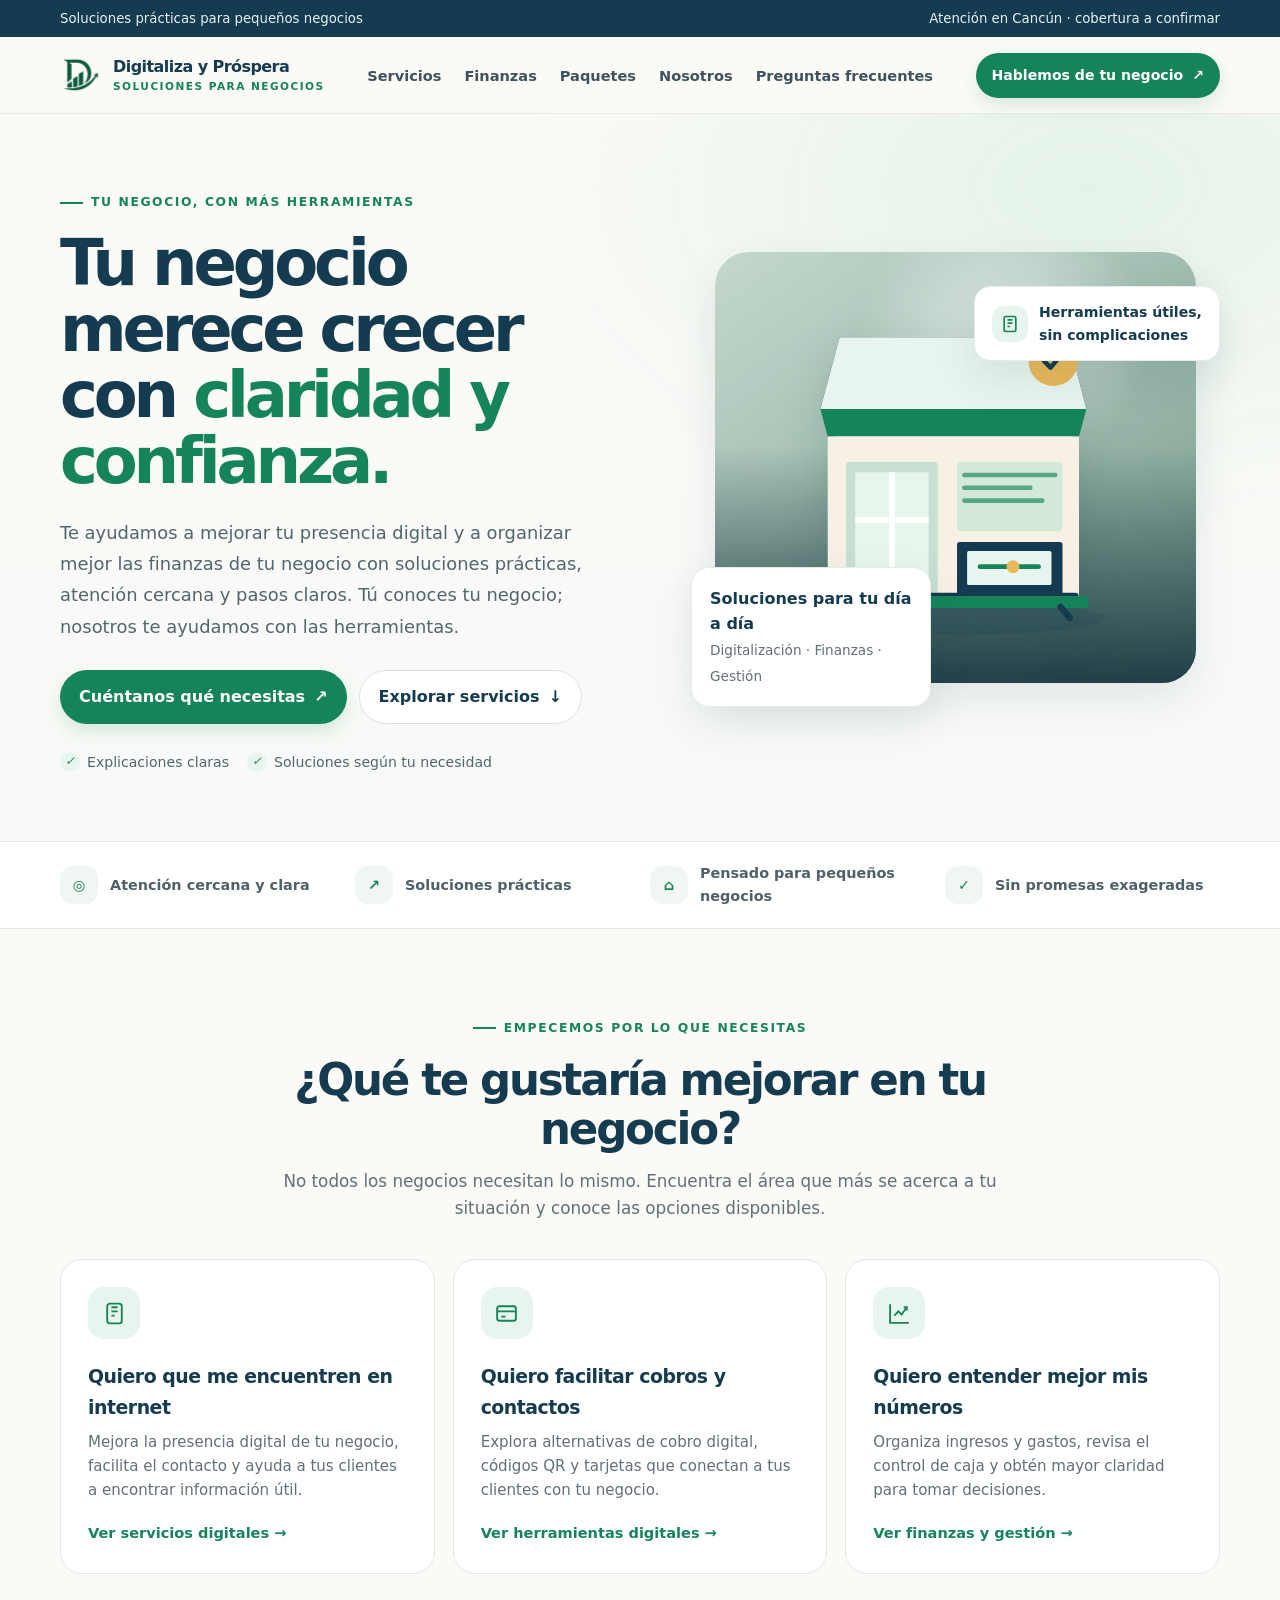
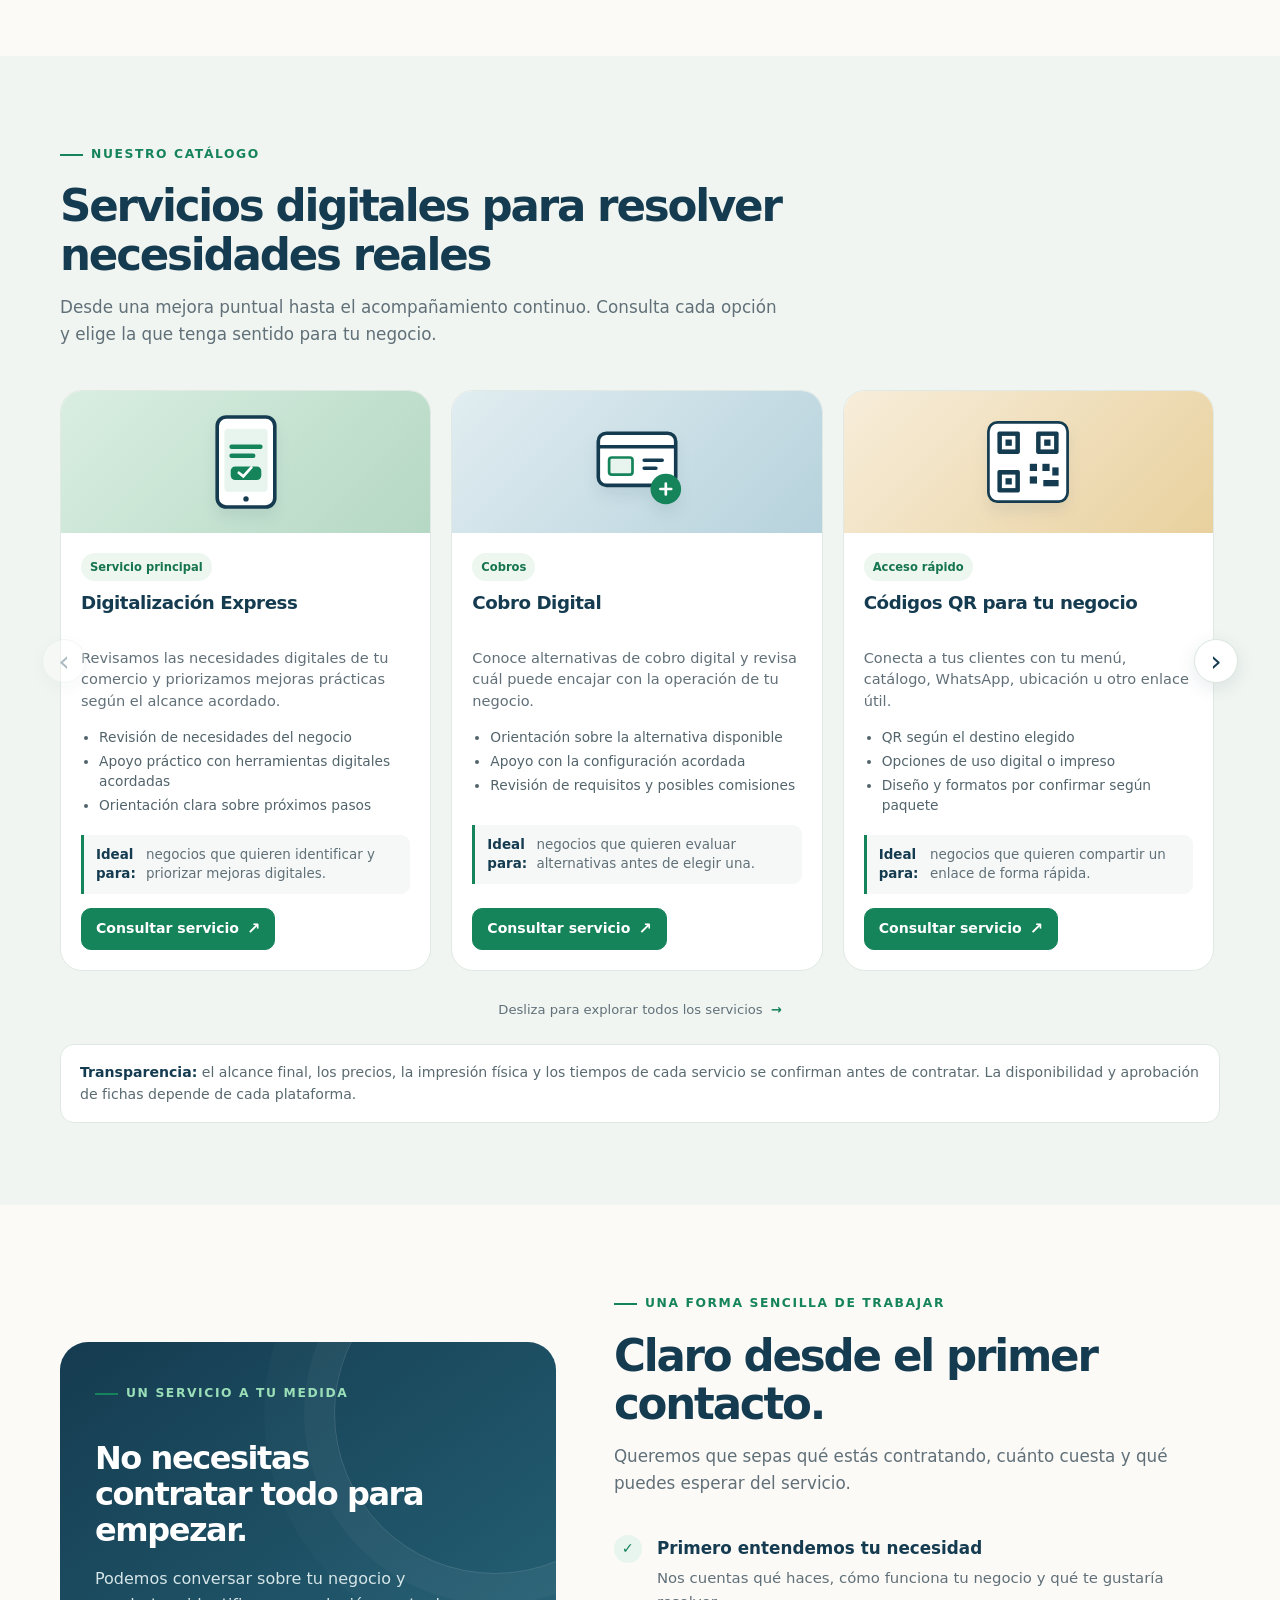
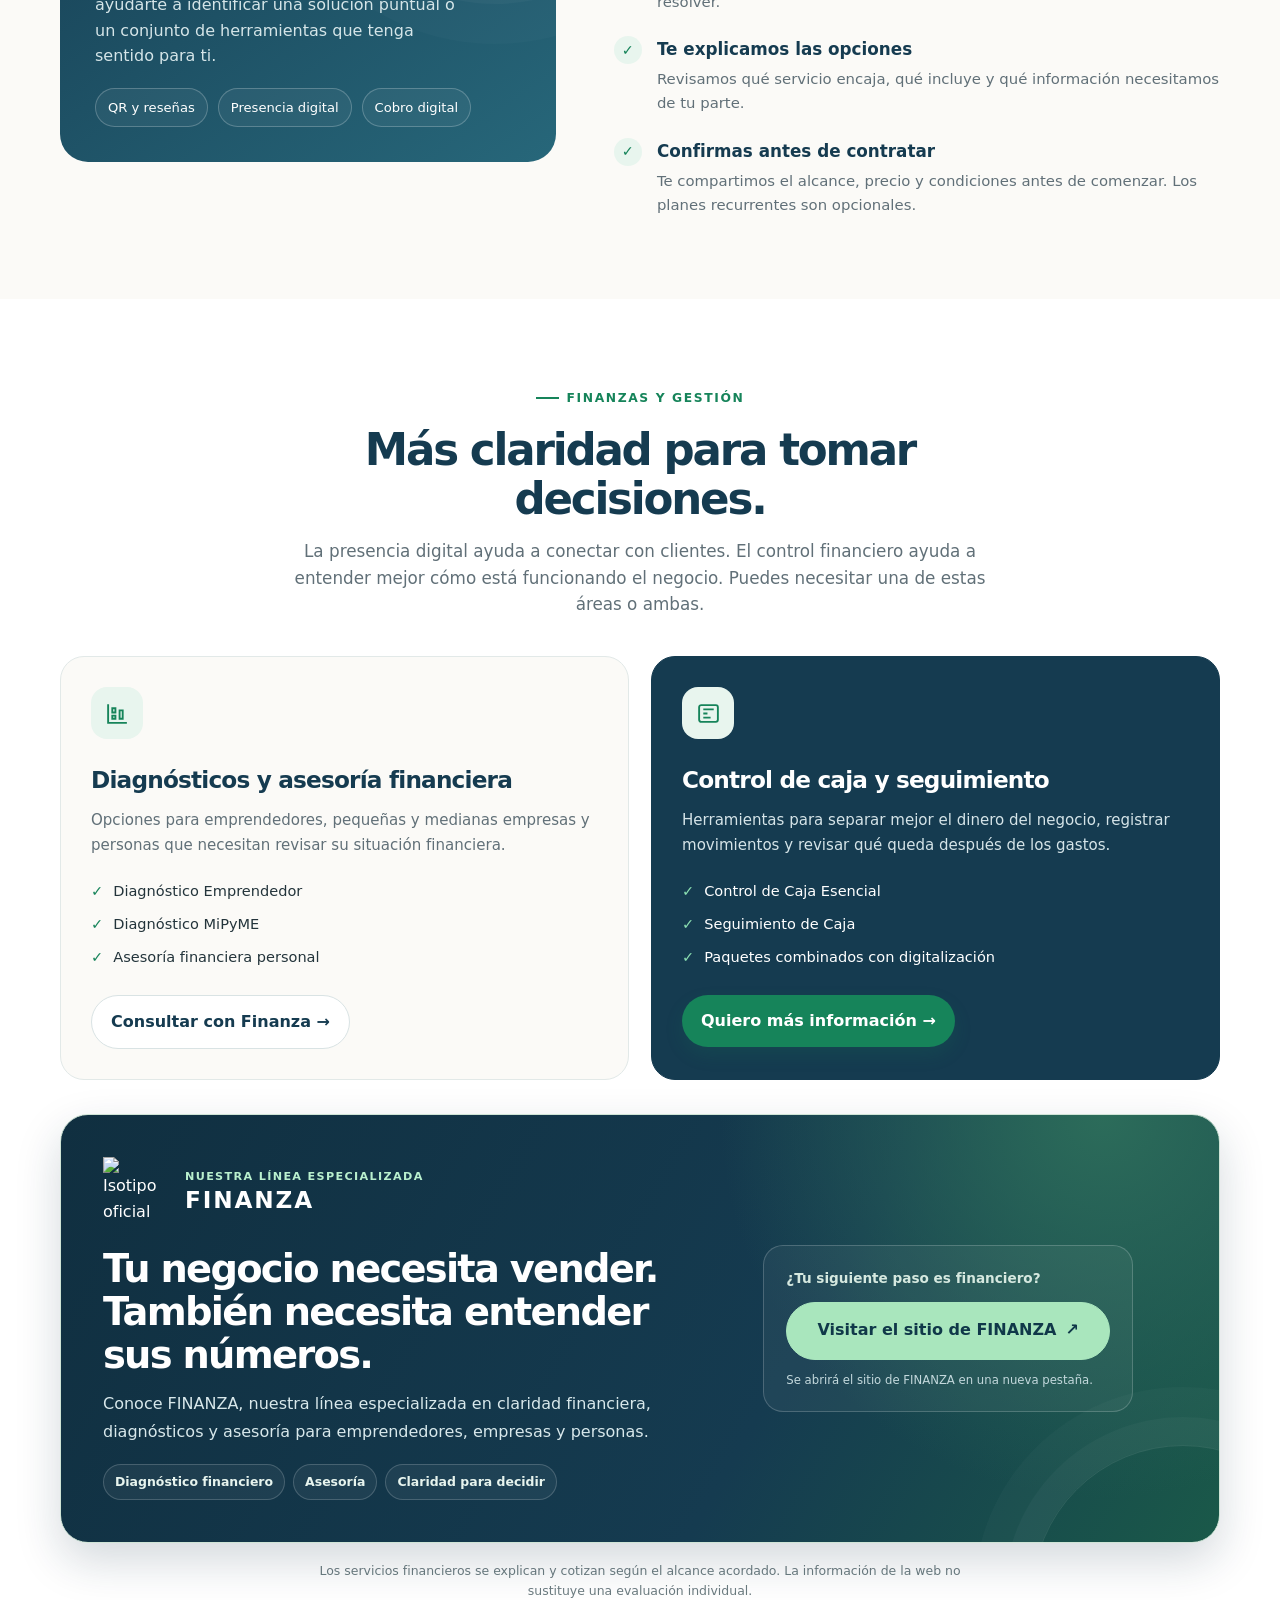
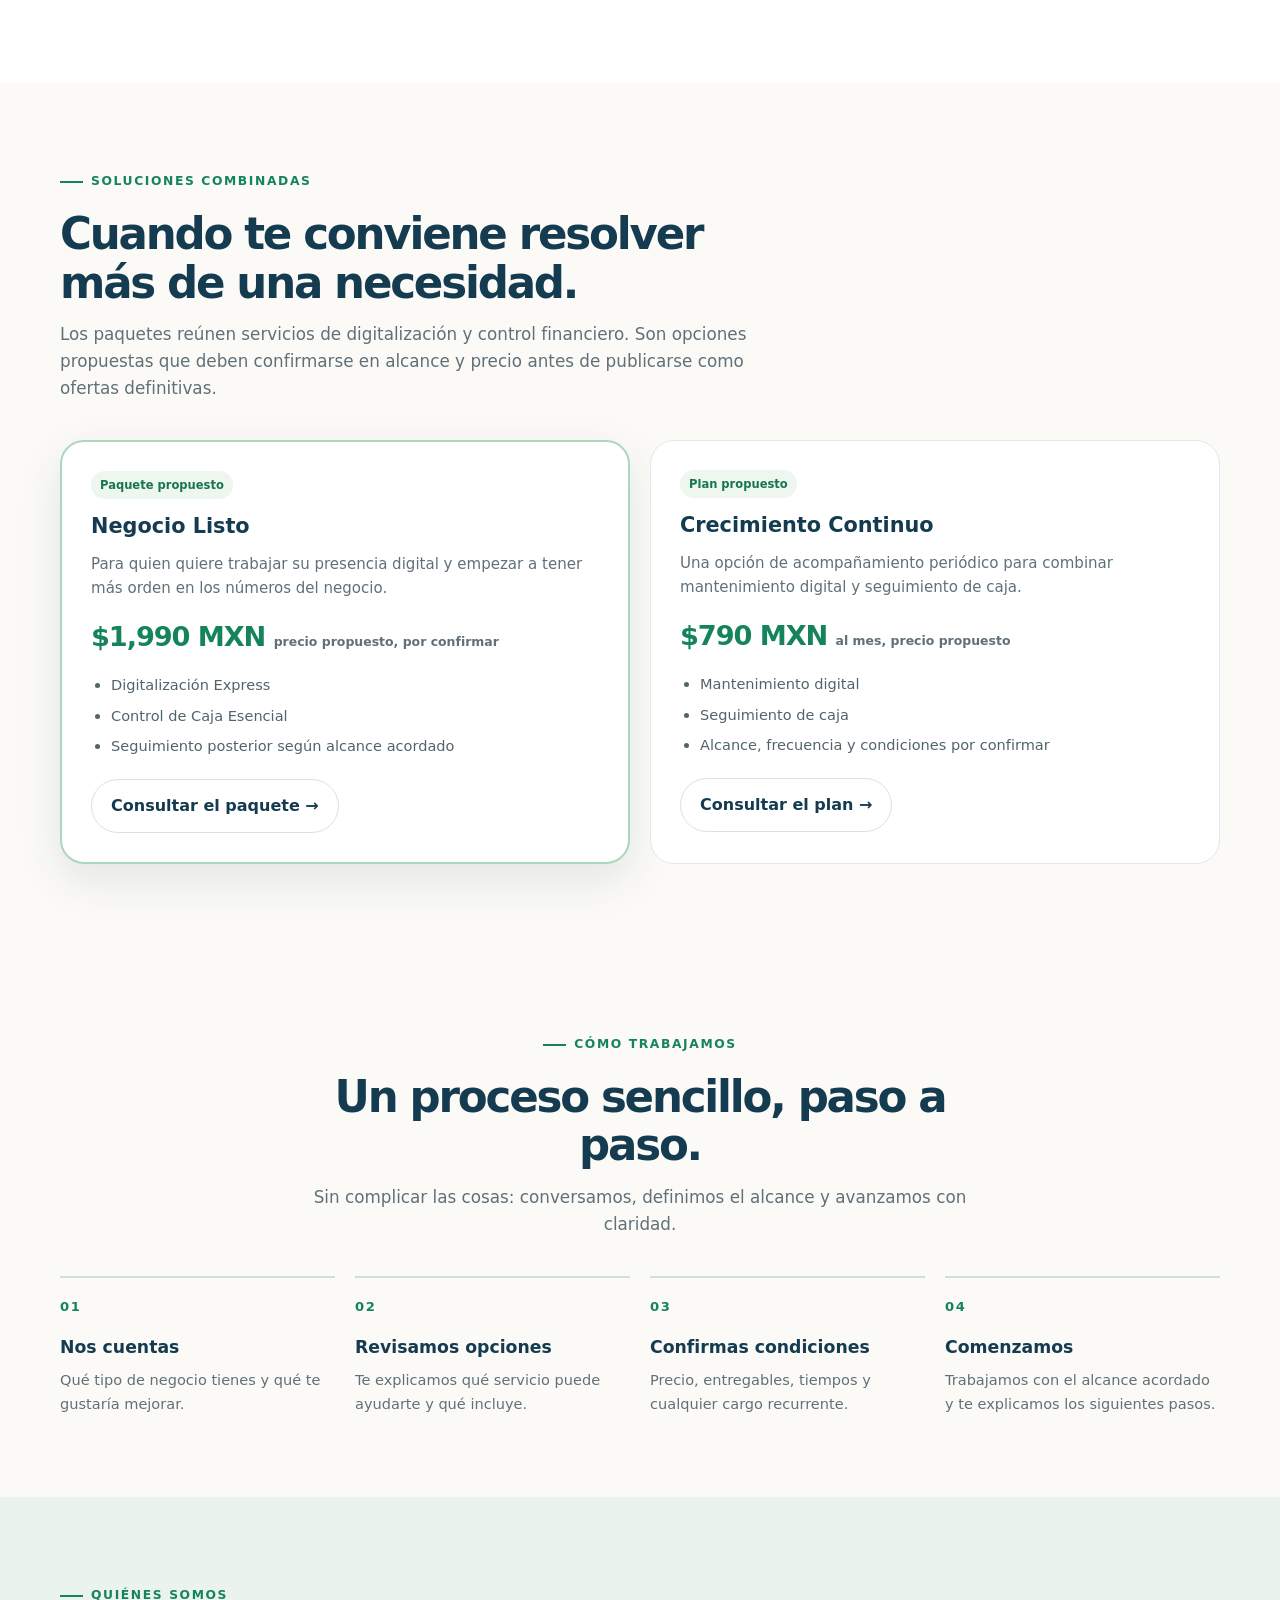
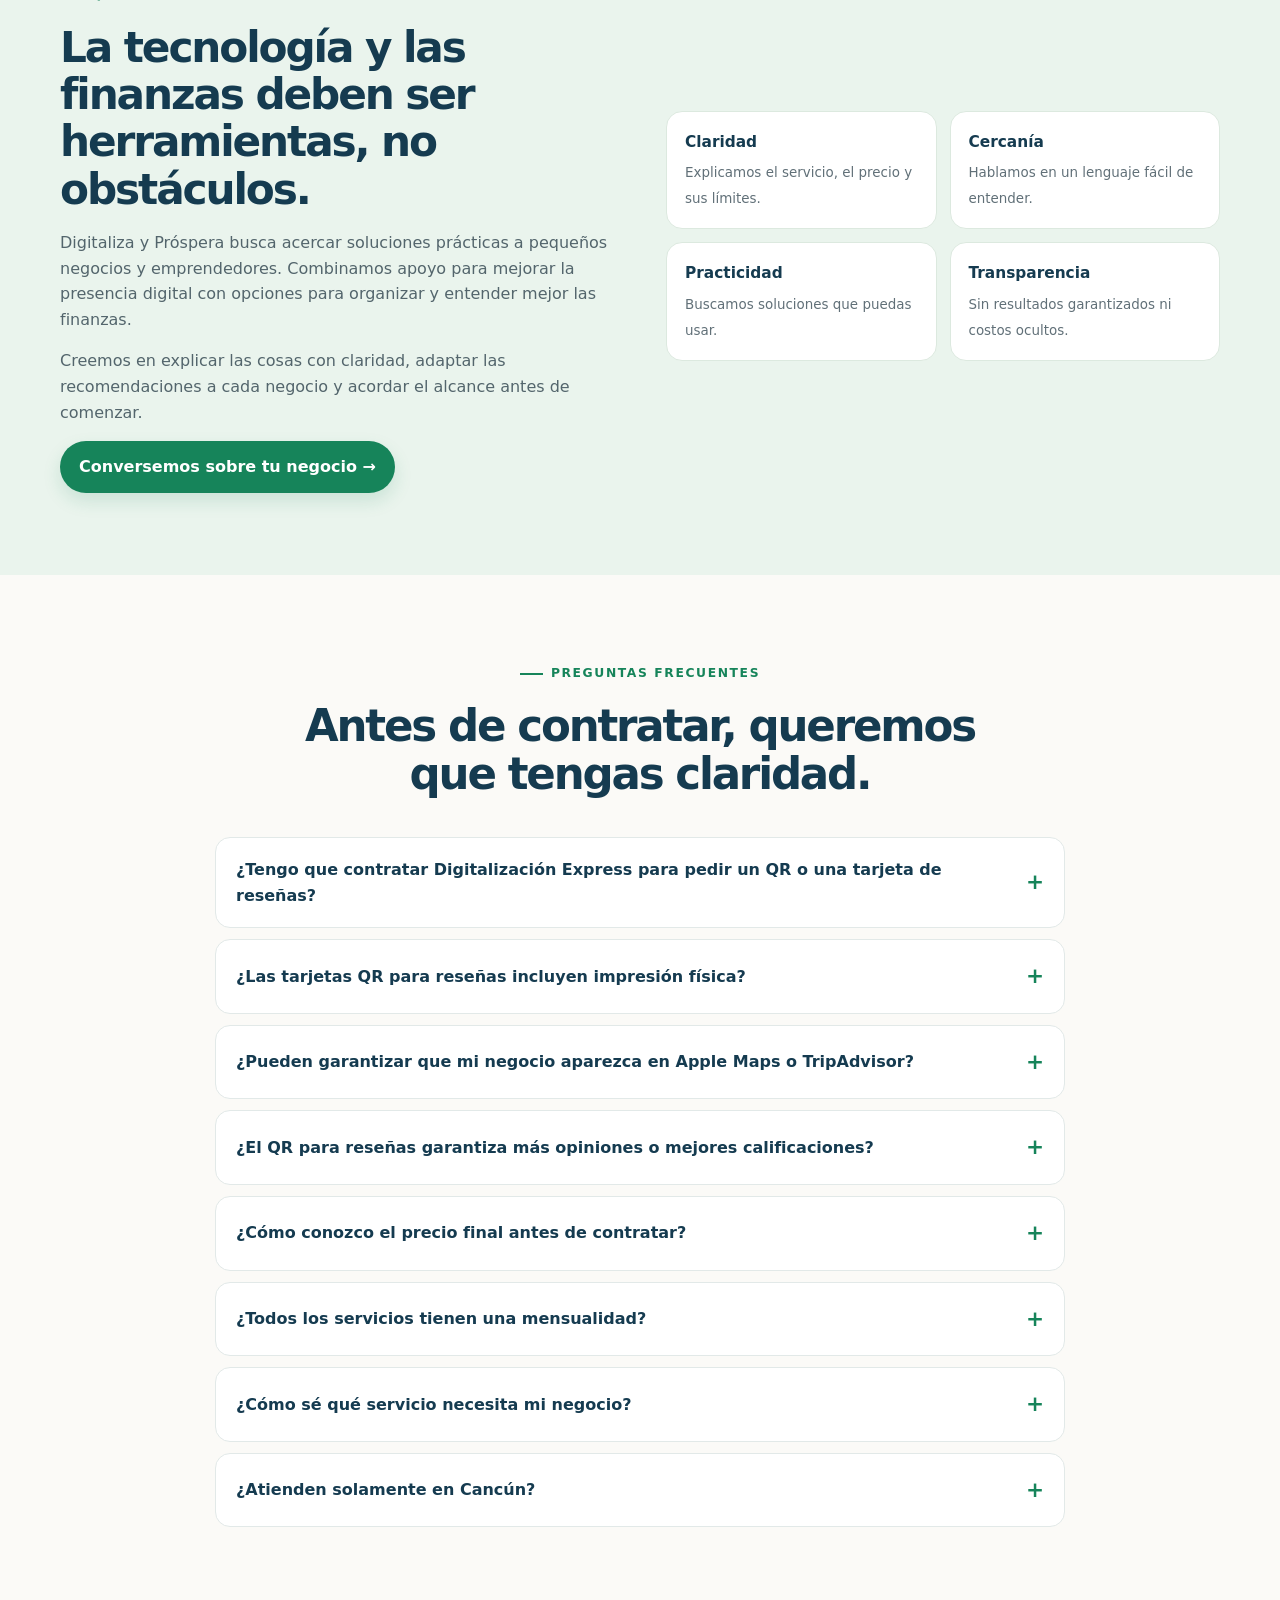
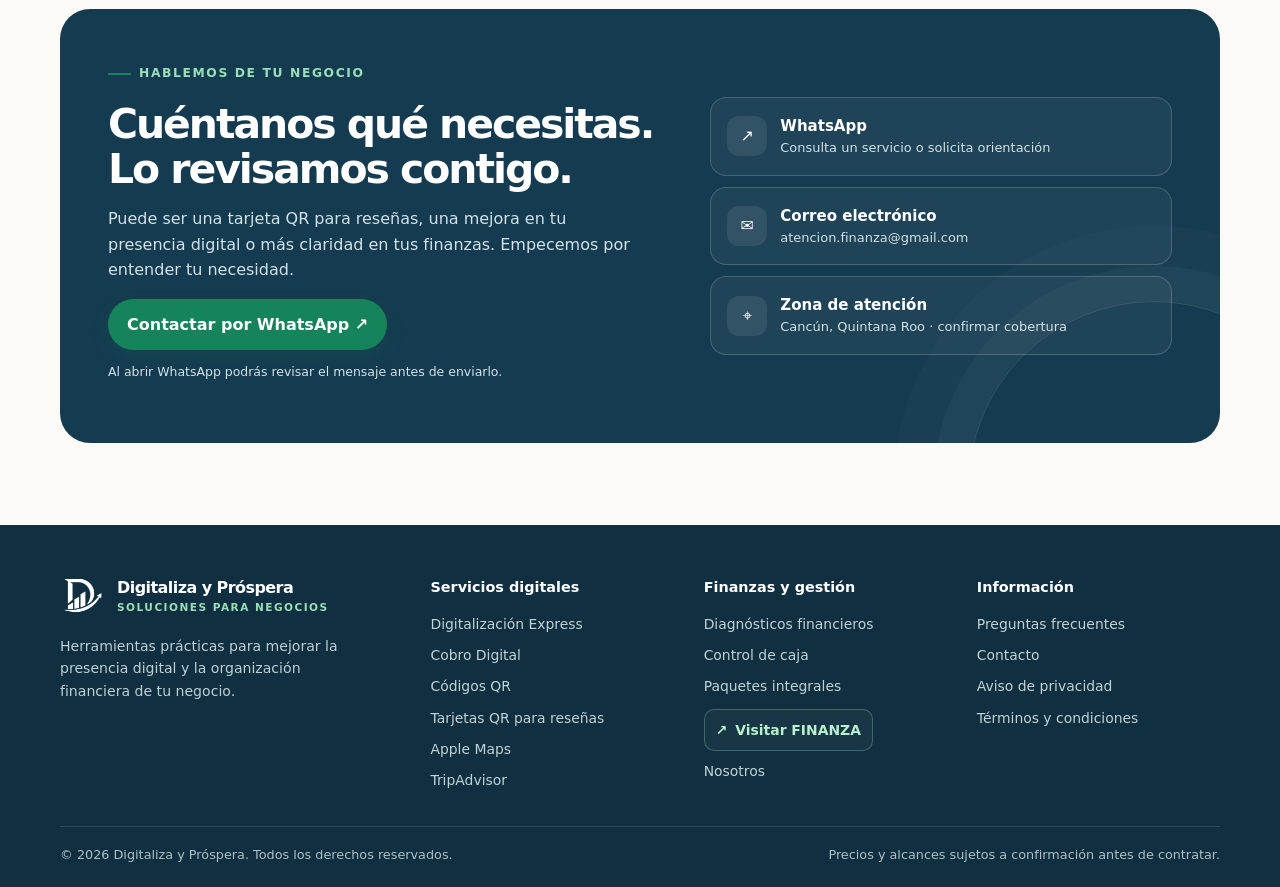
==== index.html @ 97920704 "Add files via upload" ====
<!doctype html>
<html lang="es">
<head>
<meta charset="utf-8" />
<meta name="viewport" content="width=device-width, initial-scale=1" />
<meta name="theme-color" content="#153b50" />
<meta name="color-scheme" content="light" />
<title>Digitaliza y Próspera | Soluciones para tu negocio</title>
<meta name="description" content="Soluciones prácticas para negocios en Cancún: digitalización, cobro digital, códigos QR, tarjetas para reseñas, presencia en mapas y orientación financiera." />
<meta property="og:type" content="website" />
<meta property="og:title" content="Digitaliza y Próspera | Soluciones para tu negocio" />
<meta property="og:description" content="Mejora la presencia digital y la organización de tu negocio con soluciones prácticas y atención clara." />
<meta property="og:locale" content="es_MX" />
<meta name="robots" content="index,follow" />
<link rel="icon" type="image/png" href="favicon.png" />
<link rel="stylesheet" href="styles.css" />
</head>
<body>
<div class="topbar"><div class="container"><span>Soluciones prácticas para pequeños negocios</span><span>Atención en Cancún · cobertura a confirmar</span></div></div>
<header class="nav-wrap"><nav class="container nav" aria-label="Navegación principal">
<a class="brand" href="#inicio" aria-label="Digitaliza y Próspera, inicio"><img class="brand-logo" src="logo-digitaliza-transparente.png" alt="" aria-hidden="true" /><span class="brand-name">Digitaliza y Próspera<small>Soluciones para negocios</small></span></a>
<button class="menu-btn" id="menuBtn" aria-label="Abrir menú" aria-expanded="false"><svg width="22" height="22" viewBox="0 0 24 24" fill="none" stroke="currentColor" stroke-width="2"><path d="M4 6h16M4 12h16M4 18h16"/></svg></button>
<div class="navlinks" id="navlinks"><a href="#servicios">Servicios</a><a href="#finanzas">Finanzas</a><a href="#paquetes">Paquetes</a><a href="#nosotros">Nosotros</a><a href="#preguntas">Preguntas frecuentes</a></div>
<a class="nav-cta whatsapp-link" href="#contacto">Hablemos de tu negocio <span>↗</span></a>
</nav></header>
<main>
<section class="hero" id="inicio"><div class="container hero-grid"><div>
<div class="eyebrow">Tu negocio, con más herramientas</div>
<h1>Tu negocio merece crecer con <span>claridad y confianza.</span></h1>
<p class="hero-copy">Te ayudamos a mejorar tu presencia digital y a organizar mejor las finanzas de tu negocio con soluciones prácticas, atención cercana y pasos claros. Tú conoces tu negocio; nosotros te ayudamos con las herramientas.</p>
<div class="hero-actions"><a class="btn whatsapp-link" href="#contacto">Cuéntanos qué necesitas <span>↗</span></a><a class="btn secondary" href="#servicios">Explorar servicios <span>↓</span></a></div>
<div class="micro-proof"><span><i class="check">✓</i> Explicaciones claras</span><span><i class="check">✓</i> Soluciones según tu necesidad</span></div>
</div><div class="hero-visual" aria-label="Ilustración de un pequeño negocio"><div class="hero-photo"><div class="photo-scene"><svg class="shop-illustration" viewBox="0 0 430 420" role="img" aria-label="Ilustración de una tienda de barrio"><ellipse cx="217" cy="374" rx="162" ry="18" fill="#153b50" opacity=".15"/><rect x="83" y="145" width="260" height="205" rx="9" fill="#fff9ed"/><path d="M68 146h290l-20-78H89z" fill="#153b50"/><path d="M68 146h290l-20-78H89z" fill="#e8f5ee"/><path d="M68 146h290l-8 30H76z" fill="#16845a"/><path d="M76 176h274v174H76z" fill="#f7f1e5"/><rect x="96" y="204" width="100" height="146" rx="3" fill="#c8e0d2"/><rect x="106" y="215" width="80" height="124" rx="2" fill="#e7f5ec"/><path d="M146 215v124M106 267h80" stroke="#fff" stroke-width="6"/><rect x="217" y="204" width="115" height="75" rx="4" fill="#d2e8d9"/><path d="M225 218h99M225 232h72M225 246h85" stroke="#16845a" stroke-width="5" stroke-linecap="round" opacity=".65"/><rect x="217" y="291" width="115" height="59" rx="3" fill="#153b50"/><rect x="228" y="301" width="92" height="37" rx="2" fill="#e8f5ee"/><path d="M242 318h64" stroke="#16845a" stroke-width="5" stroke-linecap="round"/><circle cx="278" cy="318" r="7" fill="#e9b85b"/><path d="M78 350h268" stroke="#153b50" stroke-width="7" stroke-linecap="round"/><path d="M60 350h300v13H60z" fill="#16845a"/><path d="M89 362l-10 12M330 362l10 12" stroke="#153b50" stroke-width="7" stroke-linecap="round"/><circle cx="322" cy="94" r="27" fill="#e9b85b"/><path d="M312 94l7 7 14-17" fill="none" stroke="#153b50" stroke-width="5" stroke-linecap="round" stroke-linejoin="round"/></svg></div></div><div class="floating-tag"><span class="tag-icon"><svg width="20" height="20" viewBox="0 0 24 24" fill="none" stroke="currentColor" stroke-width="2"><rect x="5" y="3" width="14" height="18" rx="2"/><path d="M9 7h6M9 11h6M9 15h3"/></svg></span><span>Herramientas útiles,<br>sin complicaciones</span></div><div class="hero-label"><b>Soluciones para tu día a día</b><small>Digitalización · Finanzas · Gestión</small></div></div></div></section>
<div class="trust-strip"><div class="container trust-grid"><div class="trust-item"><span class="symbol">◎</span> Atención cercana y clara</div><div class="trust-item"><span class="symbol">↗</span> Soluciones prácticas</div><div class="trust-item"><span class="symbol">⌂</span> Pensado para pequeños negocios</div><div class="trust-item"><span class="symbol">✓</span> Sin promesas exageradas</div></div></div>
<section id="orientacion"><div class="container"><div class="section-head center"><div class="eyebrow">Empecemos por lo que necesitas</div><h2>¿Qué te gustaría mejorar en tu negocio?</h2><p>No todos los negocios necesitan lo mismo. Encuentra el área que más se acerca a tu situación y conoce las opciones disponibles.</p></div><div class="need-grid">
<article class="need-card"><div class="iconbox"><svg viewBox="0 0 24 24" fill="none" stroke="currentColor" stroke-width="1.8"><rect x="5" y="2.5" width="14" height="19" rx="2.5"/><path d="M9 6h6M9 10h6M9 14h3"/></svg></div><h3>Quiero que me encuentren en internet</h3><p>Mejora la presencia digital de tu negocio, facilita el contacto y ayuda a tus clientes a encontrar información útil.</p><a class="text-link" href="#digitalizacion">Ver servicios digitales →</a></article>
<article class="need-card"><div class="iconbox"><svg viewBox="0 0 24 24" fill="none" stroke="currentColor" stroke-width="1.8"><rect x="3" y="5" width="18" height="14" rx="2"/><path d="M3 10h18M7 15h4"/></svg></div><h3>Quiero facilitar cobros y contactos</h3><p>Explora alternativas de cobro digital, códigos QR y tarjetas que conectan a tus clientes con tu negocio.</p><a class="text-link" href="#digitalizacion">Ver herramientas digitales →</a></article>
<article class="need-card"><div class="iconbox"><svg viewBox="0 0 24 24" fill="none" stroke="currentColor" stroke-width="1.8"><path d="M3 3v18h18"/><path d="m7 14 4-4 3 3 5-7"/><path d="M16 6h3v3"/></svg></div><h3>Quiero entender mejor mis números</h3><p>Organiza ingresos y gastos, revisa el control de caja y obtén mayor claridad para tomar decisiones.</p><a class="text-link" href="#finanzas">Ver finanzas y gestión →</a></article>
</div></div></section>
<section class="catalog-section" id="servicios"><div class="container"><div class="section-head"><div class="eyebrow">Nuestro catálogo</div><h2>Servicios digitales para resolver necesidades reales</h2><p>Desde una mejora puntual hasta el acompañamiento continuo. Consulta cada opción y elige la que tenga sentido para tu negocio.</p></div>
<div class="catalog-carousel" role="region" aria-roledescription="carrusel" aria-label="Catálogo de servicios digitales"><button class="carousel-control prev" type="button" aria-label="Ver servicios anteriores" data-carousel-prev="digitalizacion">‹</button><div class="catalog-grid" id="digitalizacion" tabindex="0" role="list" aria-label="Servicios digitales; usa las flechas o desliza para recorrer las tarjetas">
<article class="service-card" role="listitem"><div class="service-art"><svg viewBox="0 0 120 120"><rect x="28" y="10" width="64" height="100" rx="10" fill="#fff" stroke="#153b50" stroke-width="4"/><rect x="36" y="23" width="48" height="70" rx="4" fill="#e8f5ee"/><circle cx="60" cy="101" r="3" fill="#153b50"/><path d="M44 43h32M44 53h24" stroke="#16845a" stroke-width="5" stroke-linecap="round"/><rect x="43" y="65" width="34" height="15" rx="5" fill="#16845a"/><path d="m52 72 5 4 9-10" fill="none" stroke="#fff" stroke-width="3" stroke-linecap="round"/></svg></div><div class="service-body"><span class="pill">Servicio principal</span><h3>Digitalización Express</h3><p>Revisamos las necesidades digitales de tu comercio y priorizamos mejoras prácticas según el alcance acordado.</p><ul><li>Revisión de necesidades del negocio</li><li>Apoyo práctico con herramientas digitales acordadas</li><li>Orientación clara sobre próximos pasos</li></ul><p class="service-fit"><b>Ideal para:</b> negocios que quieren identificar y priorizar mejoras digitales.</p><a class="text-link service-cta" href="#contacto" data-service="Digitalización Express">Consultar servicio</a></div></article>
<article class="service-card" id="cobro-digital"><div class="service-art blue"><svg viewBox="0 0 120 120"><rect x="17" y="28" width="86" height="58" rx="9" fill="#fff" stroke="#153b50" stroke-width="4"/><path d="M18 43h84" stroke="#153b50" stroke-width="4"/><rect x="29" y="55" width="26" height="19" rx="3" fill="#e8f5ee" stroke="#16845a" stroke-width="3"/><path d="M68 58h20M68 67h13" stroke="#153b50" stroke-width="4" stroke-linecap="round"/><circle cx="92" cy="90" r="17" fill="#16845a"/><path d="M86 90h12M92 84v12" stroke="#fff" stroke-width="3" stroke-linecap="round"/></svg></div><div class="service-body"><span class="pill">Cobros</span><h3>Cobro Digital</h3><p>Conoce alternativas de cobro digital y revisa cuál puede encajar con la operación de tu negocio.</p><ul><li>Orientación sobre la alternativa disponible</li><li>Apoyo con la configuración acordada</li><li>Revisión de requisitos y posibles comisiones</li></ul><p class="service-fit"><b>Ideal para:</b> negocios que quieren evaluar alternativas antes de elegir una.</p><a class="text-link service-cta" href="#contacto" data-service="Cobro Digital">Consultar servicio</a></div></article>
<article class="service-card" id="codigos-qr"><div class="service-art gold"><svg viewBox="0 0 120 120"><rect x="16" y="16" width="88" height="88" rx="10" fill="#fff" stroke="#153b50" stroke-width="3"/><g fill="#153b50"><rect x="26" y="26" width="25" height="25" rx="2"/><rect x="31" y="31" width="15" height="15" fill="#fff"/><rect x="35" y="35" width="7" height="7"/><rect x="69" y="26" width="25" height="25" rx="2"/><rect x="74" y="31" width="15" height="15" fill="#fff"/><rect x="78" y="35" width="7" height="7"/><rect x="26" y="69" width="25" height="25" rx="2"/><rect x="31" y="74" width="15" height="15" fill="#fff"/><rect x="35" y="78" width="7" height="7"/><rect x="62" y="62" width="8" height="8"/><rect x="76" y="62" width="8" height="8"/><rect x="62" y="76" width="8" height="8"/><rect x="77" y="80" width="17" height="7"/><rect x="87" y="66" width="7" height="9"/></g></svg></div><div class="service-body"><span class="pill">Acceso rápido</span><h3>Códigos QR para tu negocio</h3><p>Conecta a tus clientes con tu menú, catálogo, WhatsApp, ubicación u otro enlace útil.</p><ul><li>QR según el destino elegido</li><li>Opciones de uso digital o impreso</li><li>Diseño y formatos por confirmar según paquete</li></ul><p class="service-fit"><b>Ideal para:</b> negocios que quieren compartir un enlace de forma rápida.</p><a class="text-link service-cta" href="#contacto" data-service="Códigos QR para negocios">Consultar servicio</a></div></article>
<article class="service-card" id="qr-resenas"><div class="service-art lilac"><svg viewBox="0 0 120 120"><rect x="24" y="12" width="72" height="96" rx="8" fill="#fff" stroke="#153b50" stroke-width="3"/><rect x="32" y="21" width="56" height="14" rx="3" fill="#e8f5ee"/><path d="m60 42 5 10 11 2-8 8 2 11-10-5-10 5 2-11-8-8 11-2z" fill="#e9b85b"/><rect x="43" y="80" width="34" height="18" rx="2" fill="#fff" stroke="#153b50" stroke-width="2"/><path d="M47 84h8v8h-8zM62 84h11v3H62zM62 90h7v4h-7z" fill="#153b50"/></svg></div><div class="service-body"><span class="pill">Opiniones de clientes</span><h3>Tarjetas QR para reseñas de Google</h3><p>Facilita el acceso a tu perfil de Google para que tus clientes puedan dejar una opinión honesta.</p><ul><li>Enlace al espacio de reseñas del negocio</li><li>Diseño del QR según alcance contratado</li><li>Impresión y entrega física por confirmar</li></ul><p class="service-fit"><b>Ideal para:</b> negocios con ficha de Google y clientes que pueden compartir su experiencia.</p><a class="text-link service-cta" href="#contacto" data-service="Tarjetas QR para reseñas de Google">Consultar servicio</a></div></article>
<article class="service-card" id="apple-maps"><div class="service-art blue"><svg viewBox="0 0 120 120"><path d="M60 105s35-33 35-59a35 35 0 1 0-70 0c0 26 35 59 35 59z" fill="#fff" stroke="#153b50" stroke-width="4"/><circle cx="60" cy="46" r="21" fill="#e8f5ee"/><path d="m48 54 8-21 7 15 9-7-6 21-7-10z" fill="#16845a" stroke="#153b50" stroke-width="2" stroke-linejoin="round"/></svg></div><div class="service-body"><span class="pill">Presencia local</span><h3>Presencia en Apple Maps</h3><p>Revisamos los datos de tu establecimiento y te orientamos sobre cómo gestionar su presencia en Apple Maps.</p><ul><li>Revisión de información del establecimiento</li><li>Orientación sobre el proceso de alta o actualización</li><li>La aprobación depende de la plataforma</li></ul><p class="service-fit"><b>Ideal para:</b> establecimientos que necesitan revisar cómo aparecen en mapas.</p><a class="text-link service-cta" href="#contacto" data-service="Presencia en Apple Maps">Consultar servicio</a></div></article>
<article class="service-card" id="tripadvisor"><div class="service-art coral"><svg viewBox="0 0 120 120"><path d="M15 53c13-23 29-31 45-31s32 8 45 31" fill="none" stroke="#153b50" stroke-width="4" stroke-linecap="round"/><path d="M22 48 11 39M98 48l11-9" stroke="#153b50" stroke-width="4" stroke-linecap="round"/><circle cx="41" cy="63" r="22" fill="#fff" stroke="#153b50" stroke-width="3"/><circle cx="79" cy="63" r="22" fill="#fff" stroke="#153b50" stroke-width="3"/><circle cx="41" cy="63" r="10" fill="#16845a"/><circle cx="79" cy="63" r="10" fill="#16845a"/><circle cx="41" cy="63" r="4" fill="#153b50"/><circle cx="79" cy="63" r="4" fill="#153b50"/><path d="M51 91h18" stroke="#153b50" stroke-width="4" stroke-linecap="round"/></svg></div><div class="service-body"><span class="pill">Turismo y reputación</span><h3>Presencia en TripAdvisor</h3><p>Revisamos si TripAdvisor es adecuado para tu establecimiento y te orientamos sobre los requisitos.</p><ul><li>Orientación sobre requisitos y datos</li><li>Apoyo de configuración según elegibilidad</li><li>Alta y aprobación sujetas a TripAdvisor</li></ul><p class="service-fit"><b>Ideal para:</b> negocios turísticos o gastronómicos elegibles para la plataforma.</p><a class="text-link service-cta" href="#contacto" data-service="Presencia en TripAdvisor">Consultar servicio</a></div></article>
<article class="service-card" role="listitem"><div class="service-art gold"><svg viewBox="0 0 120 120"><rect x="24" y="17" width="72" height="86" rx="7" fill="#fff" stroke="#153b50" stroke-width="3"/><rect x="34" y="29" width="52" height="29" rx="3" fill="#e8f5ee"/><path d="M40 42h40M40 49h25" stroke="#16845a" stroke-width="3" stroke-linecap="round"/><path d="M36 72h48M36 82h34" stroke="#153b50" stroke-width="4" stroke-linecap="round"/><circle cx="82" cy="83" r="13" fill="#e9b85b"/><path d="m76 83 4 4 8-9" fill="none" stroke="#153b50" stroke-width="3" stroke-linecap="round"/></svg></div><div class="service-body"><span class="pill">Diseño y comunicación</span><h3>Diseño de logotipo y videos</h3><p>Recursos visuales para presentar tu negocio y comunicar mejor lo que ofreces.</p><ul><li>Opciones de diseño según el alcance</li><li>Contenido para canales acordados</li><li>Entregables y revisiones por cotizar</li></ul><p class="service-fit"><b>Ideal para:</b> negocios que necesitan comunicar mejor su oferta visualmente.</p><a class="text-link service-cta" href="#contacto" data-service="Diseño de logotipo y videos">Consultar servicio</a></div></article>
<article class="service-card" role="listitem"><div class="service-art"><svg viewBox="0 0 120 120"><rect x="17" y="20" width="86" height="65" rx="6" fill="#fff" stroke="#153b50" stroke-width="4"/><rect x="25" y="28" width="70" height="49" rx="3" fill="#e8f5ee"/><path d="M60 85v13M42 99h36" stroke="#153b50" stroke-width="4" stroke-linecap="round"/><path d="m36 60 12-12 11 8 18-18" fill="none" stroke="#16845a" stroke-width="5" stroke-linecap="round" stroke-linejoin="round"/><circle cx="77" cy="38" r="5" fill="#e9b85b"/></svg></div><div class="service-body"><span class="pill">Acompañamiento</span><h3>Mantenimiento digital</h3><p>Acompañamiento periódico para revisar los elementos digitales incluidos en el plan acordado.</p><ul><li>Alcance y frecuencia definidos de antemano</li><li>Plan mensual opcional</li><li>Condiciones claras antes de contratar</li></ul><p class="service-fit"><b>Ideal para:</b> negocios que desean apoyo recurrente y alcance definido.</p><a class="text-link service-cta" href="#contacto" data-service="Mantenimiento digital">Consultar servicio</a></div></article>
</div><button class="carousel-control next" type="button" aria-label="Ver más servicios" data-carousel-next="digitalizacion">›</button></div><div class="carousel-status" aria-live="polite">Desliza para explorar todos los servicios <span aria-hidden="true">→</span></div><div class="catalog-note"><b>Transparencia:</b> el alcance final, los precios, la impresión física y los tiempos de cada servicio se confirman antes de contratar. La disponibilidad y aprobación de fichas depende de cada plataforma.</div>
</div></section>
<section><div class="container feature-row"><div class="feature-panel"><div><span class="eyebrow" style="color:#9bdfb9">Un servicio a tu medida</span><h3>No necesitas contratar todo para empezar.</h3><p>Podemos conversar sobre tu negocio y ayudarte a identificar una solución puntual o un conjunto de herramientas que tenga sentido para ti.</p></div><div class="feature-mini"><span>QR y reseñas</span><span>Presencia digital</span><span>Cobro digital</span></div></div><div><div class="section-head"><div class="eyebrow">Una forma sencilla de trabajar</div><h2>Claro desde el primer contacto.</h2><p>Queremos que sepas qué estás contratando, cuánto cuesta y qué puedes esperar del servicio.</p></div><div class="benefit-list"><div class="benefit"><span class="check">✓</span><div><h3>Primero entendemos tu necesidad</h3><p>Nos cuentas qué haces, cómo funciona tu negocio y qué te gustaría resolver.</p></div></div><div class="benefit"><span class="check">✓</span><div><h3>Te explicamos las opciones</h3><p>Revisamos qué servicio encaja, qué incluye y qué información necesitamos de tu parte.</p></div></div><div class="benefit"><span class="check">✓</span><div><h3>Confirmas antes de contratar</h3><p>Te compartimos el alcance, precio y condiciones antes de comenzar. Los planes recurrentes son opcionales.</p></div></div></div></div></div></section>
<section class="finance-section" id="finanzas"><div class="container"><div class="section-head center"><div class="eyebrow">Finanzas y gestión</div><h2>Más claridad para tomar decisiones.</h2><p>La presencia digital ayuda a conectar con clientes. El control financiero ayuda a entender mejor cómo está funcionando el negocio. Puedes necesitar una de estas áreas o ambas.</p></div><div class="finance-grid"><article class="finance-card"><div class="iconbox"><svg viewBox="0 0 24 24" fill="none" stroke="currentColor" stroke-width="1.8"><path d="M3 3v18h18"/><path d="M7 14h3v3H7zM14 9h3v8h-3zM7 7h3v4H7z"/></svg></div><h3>Diagnósticos y asesoría financiera</h3><p>Opciones para emprendedores, pequeñas y medianas empresas y personas que necesitan revisar su situación financiera.</p><div class="finance-items"><span>Diagnóstico Emprendedor</span><span>Diagnóstico MiPyME</span><span>Asesoría financiera personal</span></div><a class="btn secondary" href="#contacto" data-service="Servicios de diagnóstico y asesoría financiera">Consultar con Finanza →</a></article><article class="finance-card dark"><div class="iconbox"><svg viewBox="0 0 24 24" fill="none" stroke="currentColor" stroke-width="1.8"><rect x="3" y="4" width="18" height="16" rx="2"/><path d="M7 8h10M7 12h4M7 16h7"/></svg></div><h3>Control de caja y seguimiento</h3><p>Herramientas para separar mejor el dinero del negocio, registrar movimientos y revisar qué queda después de los gastos.</p><div class="finance-items"><span>Control de Caja Esencial</span><span>Seguimiento de Caja</span><span>Paquetes combinados con digitalización</span></div><a class="btn" href="#contacto" data-service="Control de caja y seguimiento">Quiero más información →</a></article></div><div class="finanza-feature" aria-labelledby="finanza-feature-title"><div class="finanza-feature-content"><div class="finanza-feature-copy"><div class="finanza-brand-lockup"><img src="logos-finanza/isotipo-finanza.svg" alt="Isotipo oficial de FINANZA" class="finanza-logo"><div><span class="finanza-feature-kicker">NUESTRA LÍNEA ESPECIALIZADA</span><strong class="finanza-wordmark">FINANZA</strong></div></div><h3 id="finanza-feature-title">Tu negocio necesita vender. También necesita entender sus números.</h3><p>Conoce FINANZA, nuestra línea especializada en claridad financiera, diagnósticos y asesoría para emprendedores, empresas y personas.</p><div class="finanza-feature-tags"><span>Diagnóstico financiero</span><span>Asesoría</span><span>Claridad para decidir</span></div></div><div class="finanza-feature-action"><span class="finanza-feature-note">¿Tu siguiente paso es financiero?</span><a class="btn finanza-feature-btn" href="https://pmaza-hub.github.io/web-Finanza/" target="_blank" rel="noopener noreferrer">Visitar el sitio de FINANZA <span aria-hidden="true">↗</span></a><small>Se abrirá el sitio de FINANZA en una nueva pestaña.</small></div></div></div><p class="notice" style="color:#6c7c80;margin:18px auto 0;text-align:center">Los servicios financieros se explican y cotizan según el alcance acordado. La información de la web no sustituye una evaluación individual.</p></div></section>
<section id="paquetes"><div class="container"><div class="section-head"><div class="eyebrow">Soluciones combinadas</div><h2>Cuando te conviene resolver más de una necesidad.</h2><p>Los paquetes reúnen servicios de digitalización y control financiero. Son opciones propuestas que deben confirmarse en alcance y precio antes de publicarse como ofertas definitivas.</p></div><div class="packages"><article class="package highlight"><span class="pill">Paquete propuesto</span><h3>Negocio Listo</h3><p>Para quien quiere trabajar su presencia digital y empezar a tener más orden en los números del negocio.</p><div class="package-price">$1,990 MXN <small>precio propuesto, por confirmar</small></div><ul><li>Digitalización Express</li><li>Control de Caja Esencial</li><li>Seguimiento posterior según alcance acordado</li></ul><a class="btn secondary" href="#contacto" data-service="Paquete Negocio Listo">Consultar el paquete →</a></article><article class="package"><span class="pill">Plan propuesto</span><h3>Crecimiento Continuo</h3><p>Una opción de acompañamiento periódico para combinar mantenimiento digital y seguimiento de caja.</p><div class="package-price">$790 MXN <small>al mes, precio propuesto</small></div><ul><li>Mantenimiento digital</li><li>Seguimiento de caja</li><li>Alcance, frecuencia y condiciones por confirmar</li></ul><a class="btn secondary" href="#contacto" data-service="Paquete Crecimiento Continuo">Consultar el plan →</a></article></div></div></section>
<section><div class="container"><div class="section-head center"><div class="eyebrow">Cómo trabajamos</div><h2>Un proceso sencillo, paso a paso.</h2><p>Sin complicar las cosas: conversamos, definimos el alcance y avanzamos con claridad.</p></div><div class="steps"><div class="step"><h3>Nos cuentas</h3><p>Qué tipo de negocio tienes y qué te gustaría mejorar.</p></div><div class="step"><h3>Revisamos opciones</h3><p>Te explicamos qué servicio puede ayudarte y qué incluye.</p></div><div class="step"><h3>Confirmas condiciones</h3><p>Precio, entregables, tiempos y cualquier cargo recurrente.</p></div><div class="step"><h3>Comenzamos</h3><p>Trabajamos con el alcance acordado y te explicamos los siguientes pasos.</p></div></div></div></section>
<section class="about-band" id="nosotros"><div class="container about-grid"><div><div class="eyebrow">Quiénes somos</div><h2>La tecnología y las finanzas deben ser herramientas, no obstáculos.</h2><p>Digitaliza y Próspera busca acercar soluciones prácticas a pequeños negocios y emprendedores. Combinamos apoyo para mejorar la presencia digital con opciones para organizar y entender mejor las finanzas.</p><p>Creemos en explicar las cosas con claridad, adaptar las recomendaciones a cada negocio y acordar el alcance antes de comenzar.</p><a class="btn" href="#contacto">Conversemos sobre tu negocio →</a></div><div class="principles"><div class="principle"><b>Claridad</b><span>Explicamos el servicio, el precio y sus límites.</span></div><div class="principle"><b>Cercanía</b><span>Hablamos en un lenguaje fácil de entender.</span></div><div class="principle"><b>Practicidad</b><span>Buscamos soluciones que puedas usar.</span></div><div class="principle"><b>Transparencia</b><span>Sin resultados garantizados ni costos ocultos.</span></div></div></div></section>
<section id="preguntas"><div class="container"><div class="section-head center"><div class="eyebrow">Preguntas frecuentes</div><h2>Antes de contratar, queremos que tengas claridad.</h2></div><div class="faq-list"><details><summary>¿Tengo que contratar Digitalización Express para pedir un QR o una tarjeta de reseñas?</summary><p>No. Puedes consultar un servicio puntual de forma independiente. Te explicaremos qué incluye y si requiere algún dato o configuración adicional.</p></details><details><summary>¿Las tarjetas QR para reseñas incluyen impresión física?</summary><p>La impresión y entrega física deben confirmarse al cotizar. Podemos especificar si la opción disponible incluye diseño, archivo digital, impresión o entrega.</p></details><details><summary>¿Pueden garantizar que mi negocio aparezca en Apple Maps o TripAdvisor?</summary><p>No podemos garantizar la aprobación ni los tiempos de las plataformas. Podemos ayudar a revisar los requisitos y preparar o gestionar la información dentro del alcance contratado.</p></details><details><summary>¿El QR para reseñas garantiza más opiniones o mejores calificaciones?</summary><p>No. El QR facilita que los clientes lleguen al espacio de reseñas, pero cada persona decide libremente si publica una opinión y qué valoración comparte.</p></details><details><summary>¿Cómo conozco el precio final antes de contratar?</summary><p>Antes de comenzar confirmamos por escrito el servicio, sus entregables, el precio, si incluye IVA, los tiempos y cualquier costo adicional. No tienes que aceptar una mensualidad para consultar un servicio puntual.</p></details><details><summary>¿Todos los servicios tienen una mensualidad?</summary><p>No necesariamente. Los servicios puntuales y los planes recurrentes deben distinguirse claramente. Cualquier mantenimiento o seguimiento mensual se ofrece con su precio y condiciones antes de contratar.</p></details><details><summary>¿Cómo sé qué servicio necesita mi negocio?</summary><p>Cuéntanos qué tipo de negocio tienes y qué quieres resolver. Podemos explicarte las alternativas disponibles para que decidas con información clara, sin obligación de contratar un paquete.</p></details><details><summary>¿Atienden solamente en Cancún?</summary><p>La cobertura, las visitas presenciales y la posibilidad de atender otras ubicaciones deben confirmarse al contactarnos. Algunos servicios pueden depender de la ubicación y del tipo de negocio.</p></details></div></div></section>
<section class="contact-section" id="contacto"><div class="container"><div class="contact-panel"><div><div class="eyebrow" style="color:#9bdfb9">Hablemos de tu negocio</div><h2>Cuéntanos qué necesitas. Lo revisamos contigo.</h2><p>Puede ser una tarjeta QR para reseñas, una mejora en tu presencia digital o más claridad en tus finanzas. Empecemos por entender tu necesidad.</p><a class="btn" href="#" id="mainWhatsapp">Contactar por WhatsApp ↗</a><p class="notice">Al abrir WhatsApp podrás revisar el mensaje antes de enviarlo.</p></div><div class="contact-options"><a class="contact-option whatsapp-link" href="#contacto"><span class="symbol">↗</span><span><b>WhatsApp</b><small>Consulta un servicio o solicita orientación</small></span></a><a class="contact-option" href="mailto:" id="emailLink"><span class="symbol">✉</span><span><b>Correo electrónico</b><small>Configurar correo oficial antes de publicar</small></span></a><div class="contact-option"><span class="symbol">⌖</span><span><b>Zona de atención</b><small>Cancún, Quintana Roo · confirmar cobertura</small></span></div></div></div></div></section>
</main>
<footer class="footer"><div class="container"><div class="footer-grid"><div><a class="brand" href="#inicio"><img class="brand-logo" src="logo-digitaliza-blanco.png" alt="" aria-hidden="true" /><span class="brand-name">Digitaliza y Próspera<small>Soluciones para negocios</small></span></a><p>Herramientas prácticas para mejorar la presencia digital y la organización financiera de tu negocio.</p></div><div><h4>Servicios digitales</h4><div class="footer-links"><a href="#digitalizacion">Digitalización Express</a><a href="#cobro-digital">Cobro Digital</a><a href="#codigos-qr">Códigos QR</a><a href="#qr-resenas">Tarjetas QR para reseñas</a><a href="#apple-maps">Apple Maps</a><a href="#tripadvisor">TripAdvisor</a></div></div><div><h4>Finanzas y gestión</h4><div class="footer-links"><a href="#finanzas">Diagnósticos financieros</a><a href="#finanzas">Control de caja</a><a href="#paquetes">Paquetes integrales</a><a class="footer-finanza-link" href="https://pmaza-hub.github.io/web-Finanza/" target="_blank" rel="noopener noreferrer"><span aria-hidden="true">↗</span> Visitar FINANZA</a><a href="#nosotros">Nosotros</a></div></div><div><h4>Información</h4><div class="footer-links"><a href="#preguntas">Preguntas frecuentes</a><a href="#contacto">Contacto</a><a href="privacidad.html">Aviso de privacidad</a><a href="terminos.html">Términos y condiciones</a></div></div></div><div class="footer-bottom"><span>© <span id="year"></span> Digitaliza y Próspera. Todos los derechos reservados.</span><span>Precios y alcances sujetos a confirmación antes de contratar.</span></div></div></footer>
<script src="script.js" defer></script>
</body></html>
---- styles.css ----
:root{--navy:#153b50;--navy2:#214e62;--green:#16845a;--green-dark:#106947;--mint:#e8f5ee;--cream:#fbfaf7;--ink:#23343b;--muted:#617078;--line:#e2e9e8;--white:#fff;--gold:#e9b85b;--shadow:0 16px 44px rgba(21,59,80,.10);--radius:22px;--max:1160px}
*{box-sizing:border-box}html{scroll-behavior:smooth;scroll-padding-top:86px}body{margin:0;background:var(--cream);color:var(--ink);font-family:Inter,ui-sans-serif,system-ui,-apple-system,BlinkMacSystemFont,"Segoe UI",sans-serif;line-height:1.6}a{color:inherit;text-decoration:none}button,input,textarea{font:inherit}.container{width:min(var(--max),calc(100% - 40px));margin:auto}.topbar{background:var(--navy);color:#e8f2f4;font-size:.83rem;padding:8px 0}.topbar .container{display:flex;justify-content:space-between;gap:12px;flex-wrap:wrap}.nav-wrap{position:sticky;top:0;z-index:50;background:rgba(251,250,247,.94);backdrop-filter:blur(14px);border-bottom:1px solid rgba(21,59,80,.08)}.nav{height:76px;display:flex;align-items:center;justify-content:space-between;gap:22px}.brand{display:flex;align-items:center;gap:11px;min-width:210px}.brand-mark{width:42px;height:42px;border-radius:13px;background:var(--green);color:white;display:grid;place-items:center;font-weight:900;font-size:1.12rem;letter-spacing:-.08em;box-shadow:0 7px 15px #16845a30}.brand-name{font-size:1rem;font-weight:850;line-height:1.15;color:var(--navy);letter-spacing:-.035em}.brand-name small{display:block;font-size:.66rem;letter-spacing:.14em;text-transform:uppercase;color:var(--green);margin-top:4px}.navlinks{display:flex;align-items:center;gap:23px;font-size:.91rem;font-weight:650;color:#3e535d}.navlinks a:hover,.text-link:hover{color:var(--green)}.nav-cta,.btn{display:inline-flex;align-items:center;justify-content:center;gap:9px;border:0;border-radius:999px;padding:13px 19px;background:var(--green);color:white;font-weight:750;box-shadow:0 8px 18px #16845a26;transition:.2s;cursor:pointer}.nav-cta{padding:11px 16px;font-size:.88rem;white-space:nowrap}.btn:hover,.nav-cta:hover{background:var(--green-dark);transform:translateY(-1px)}.btn.secondary{background:white;color:var(--navy);border:1px solid #d9e3e4;box-shadow:none}.btn.secondary:hover{border-color:var(--green);color:var(--green)}.btn.small{padding:10px 14px;font-size:.88rem}.menu-btn{display:none;border:1px solid var(--line);background:white;border-radius:12px;padding:9px;color:var(--navy)}
.hero{padding:72px 0 68px;overflow:hidden;position:relative;background:radial-gradient(ellipse at 85% 10%,#e4f3e9 0,transparent 38%),linear-gradient(180deg,#fbfaf7,#f8faf7)}.hero-grid{display:grid;grid-template-columns:1.04fr .96fr;align-items:center;gap:58px}.eyebrow{display:inline-flex;align-items:center;gap:8px;font-size:.77rem;font-weight:850;letter-spacing:.13em;text-transform:uppercase;color:var(--green);margin-bottom:18px}.eyebrow:before{content:"";height:2px;width:23px;background:var(--green)}h1,h2,h3,p{margin-top:0}h1{font-size:clamp(2.6rem,5vw,4.65rem);line-height:1.03;letter-spacing:-.065em;color:var(--navy);margin-bottom:22px;max-width:700px}h1 span{color:var(--green)}.hero-copy{font-size:1.12rem;line-height:1.75;color:#53656d;max-width:560px;margin-bottom:28px}.hero-actions{display:flex;gap:12px;flex-wrap:wrap}.micro-proof{display:flex;gap:18px;flex-wrap:wrap;margin-top:27px;color:#52656d;font-size:.88rem}.micro-proof span{display:flex;gap:7px;align-items:center}.check{display:inline-grid;place-items:center;width:20px;height:20px;background:var(--mint);color:var(--green);border-radius:50%;font-size:.75rem;font-weight:900;flex:none}.hero-visual{position:relative;min-height:455px}.hero-photo{position:absolute;inset:0 24px 24px 24px;border-radius:34px;background:linear-gradient(145deg,#c3d8ce,#789c8d);overflow:hidden;box-shadow:var(--shadow)}.hero-photo:before{content:"";position:absolute;inset:0;background:linear-gradient(180deg,#102f3a00 45%,#102f3ad9),radial-gradient(circle at 60% 20%,#ffffff99,transparent 32%)}.photo-scene{position:absolute;inset:0;display:grid;place-items:center;color:#f7fff9}.shop-illustration{width:82%;max-width:420px;filter:drop-shadow(0 15px 20px #143e3326)}.hero-label{position:absolute;bottom:0;left:0;width:240px;background:white;border:1px solid #e4ece6;border-radius:18px;padding:18px;box-shadow:var(--shadow)}.hero-label b{display:block;color:var(--navy);font-size:1rem}.hero-label small{color:var(--muted);font-size:.85rem}.floating-tag{position:absolute;right:0;top:34px;background:white;border:1px solid #e4ece6;border-radius:16px;padding:14px 17px;box-shadow:var(--shadow);display:flex;align-items:center;gap:11px;font-size:.88rem;font-weight:750;color:var(--navy)}.tag-icon{width:36px;height:36px;border-radius:12px;background:#e8f5ee;display:grid;place-items:center;color:var(--green)}
.trust-strip{border-block:1px solid var(--line);background:#fff;padding:20px 0}.trust-grid{display:grid;grid-template-columns:repeat(4,1fr);gap:20px}.trust-item{display:flex;align-items:center;gap:12px;color:#4f6168;font-size:.9rem;font-weight:650}.trust-item .symbol{width:38px;height:38px;border-radius:13px;background:#f0f6f2;color:var(--green);display:grid;place-items:center;flex:none}
section{padding:82px 0}.section-head{max-width:730px;margin-bottom:38px}.section-head.center{text-align:center;margin-inline:auto}.section-head.center .eyebrow{justify-content:center}.section-head h2{font-size:clamp(2rem,3.4vw,3.1rem);line-height:1.12;letter-spacing:-.05em;color:var(--navy);margin-bottom:14px}.section-head p{color:var(--muted);font-size:1.05rem;margin-bottom:0}.need-grid{display:grid;grid-template-columns:repeat(3,1fr);gap:18px}.need-card{padding:27px;border:1px solid var(--line);border-radius:var(--radius);background:white;transition:.22s}.need-card:hover{transform:translateY(-4px);box-shadow:var(--shadow);border-color:#cfe3d7}.iconbox{width:52px;height:52px;border-radius:16px;background:var(--mint);color:var(--green);display:grid;place-items:center;margin-bottom:22px}.iconbox svg{width:25px;height:25px}.need-card h3{font-size:1.18rem;color:var(--navy);margin-bottom:8px;letter-spacing:-.025em}.need-card p{font-size:.94rem;color:var(--muted);margin-bottom:18px}.text-link{font-weight:800;color:var(--green);font-size:.91rem}.catalog-section{background:#f0f5f1}.catalog-carousel{position:relative}.catalog-grid{display:flex;gap:20px;overflow-x:auto;overscroll-behavior-x:contain;scroll-snap-type:x mandatory;scroll-behavior:smooth;padding:0 2px 14px;scrollbar-width:thin;scrollbar-color:#a9cbb8 transparent}.catalog-grid .service-card{flex:0 0 calc((100% - 40px)/3);scroll-snap-align:start}.carousel-control{position:absolute;z-index:2;top:42%;width:44px;height:44px;border:1px solid #dce7df;border-radius:50%;background:#fff;color:var(--navy);font-size:1.8rem;line-height:1;display:grid;place-items:center;box-shadow:0 5px 18px #153b501a;cursor:pointer;transition:transform .2s,background .2s}.carousel-control:hover{background:#e8f5ee;transform:scale(1.05)}.carousel-control:disabled{opacity:.35;cursor:default;transform:none}.carousel-control.prev{left:-18px}.carousel-control.next{right:-18px}.carousel-status{display:flex;align-items:center;justify-content:center;gap:8px;color:var(--muted);font-size:.82rem;margin-top:10px}.carousel-status span{color:var(--green);font-weight:900}.service-card{background:white;border:1px solid #e1e9e4;border-radius:22px;overflow:hidden;display:flex;flex-direction:column;min-width:0;transition:.2s}.service-card:hover{transform:translateY(-3px);box-shadow:var(--shadow)}.service-art{height:158px;display:grid;place-items:center;position:relative;overflow:hidden;background:linear-gradient(135deg,#d9eee1,#b5d8c4)}.service-art.blue{background:linear-gradient(135deg,#e1edf1,#b6d2dc)}.service-art.gold{background:linear-gradient(135deg,#f7edda,#e9d19e)}.service-art.lilac{background:linear-gradient(135deg,#eee9f8,#d3c9ea)}.service-art.coral{background:linear-gradient(135deg,#f8e6df,#edc2b1)}.service-art svg{width:118px;height:118px;filter:drop-shadow(0 9px 7px #153b5015)}.service-body{padding:23px;display:flex;flex-direction:column;align-items:flex-start;flex:1}.pill{display:inline-flex;border-radius:999px;padding:5px 9px;background:#edf7f0;color:#17754e;font-size:.72rem;font-weight:850;margin-bottom:11px}.service-body h3{font-size:1.14rem;line-height:1.25;color:var(--navy);margin-bottom:9px;letter-spacing:-.025em}.service-body p{font-size:.91rem;color:var(--muted);margin-bottom:15px}.service-body ul{padding-left:18px;color:#52646b;font-size:.86rem;margin:0 0 19px}.service-body li{margin:5px 0}.service-body .text-link{margin-top:auto}.catalog-note{margin-top:24px;padding:16px 19px;border-radius:14px;background:#fff;border:1px solid #dfe9e2;color:#596a70;font-size:.88rem}.catalog-note b{color:var(--navy)}
.feature-row{display:grid;grid-template-columns:.9fr 1.1fr;gap:58px;align-items:center}.feature-panel{border-radius:28px;min-height:420px;background:linear-gradient(145deg,#153b50,#27677a);padding:35px;display:flex;flex-direction:column;justify-content:space-between;color:white;position:relative;overflow:hidden}.feature-panel:after{content:"";position:absolute;width:320px;height:320px;border-radius:50%;border:1px solid #ffffff24;right:-100px;top:-90px;box-shadow:0 0 0 30px #ffffff08,0 0 0 70px #ffffff05}.feature-panel>*{position:relative;z-index:1}.feature-panel h3{font-size:2rem;line-height:1.13;letter-spacing:-.045em;max-width:360px;margin:18px 0}.feature-panel p{color:#d5e5e8;max-width:360px}.feature-mini{display:flex;gap:10px;flex-wrap:wrap}.feature-mini span{border:1px solid #ffffff3a;background:#ffffff0c;border-radius:999px;padding:8px 12px;font-size:.82rem}.benefit-list{display:grid;gap:22px}.benefit{display:flex;gap:15px}.benefit .check{width:28px;height:28px;font-size:.9rem}.benefit h3{font-size:1.05rem;color:var(--navy);margin-bottom:5px}.benefit p{font-size:.93rem;color:var(--muted);margin:0}
.finance-section{background:#fff}.finance-grid{display:grid;grid-template-columns:1fr 1fr;gap:22px}.finance-card{padding:30px;border:1px solid var(--line);border-radius:24px;background:var(--cream)}.finance-card.dark{background:var(--navy);color:white;border-color:var(--navy)}.finance-card h3{font-size:1.45rem;letter-spacing:-.035em;margin:17px 0 10px;color:var(--navy)}.finance-card.dark h3{color:white}.finance-card p{color:var(--muted);font-size:.94rem}.finance-card.dark p{color:#d5e4e8}.finance-items{display:grid;gap:10px;margin:22px 0}.finance-items span{display:flex;gap:10px;align-items:flex-start;font-size:.91rem}.finance-items span:before{content:"✓";color:var(--green);font-weight:900}.finance-card.dark .finance-items span:before{color:#8ce0b2}.finance-card .btn{margin-top:5px}.packages{display:grid;grid-template-columns:repeat(2,1fr);gap:20px}.package{border:1px solid var(--line);background:white;border-radius:24px;padding:29px;position:relative}.package.highlight{border:2px solid #acd6bd;box-shadow:var(--shadow)}.package h3{font-size:1.3rem;color:var(--navy);margin-bottom:8px}.package p{color:var(--muted);font-size:.94rem}.package .package-price{font-size:1.7rem;font-weight:900;color:var(--green);letter-spacing:-.04em;margin:15px 0}.package .package-price small{font-size:.78rem;color:var(--muted);font-weight:600;letter-spacing:0}.package ul{padding-left:20px;color:#52646b;font-size:.91rem;margin-bottom:22px}.package li{margin:7px 0}
.steps{display:grid;grid-template-columns:repeat(4,1fr);gap:20px;counter-reset:step}.step{border-top:2px solid #cde2d4;padding-top:18px;counter-increment:step}.step:before{content:"0" counter(step);display:block;color:var(--green);font-size:.82rem;font-weight:900;letter-spacing:.12em;margin-bottom:17px}.step h3{font-size:1.08rem;color:var(--navy);margin-bottom:7px}.step p{font-size:.91rem;color:var(--muted);margin:0}.about-band{background:#eaf4ed}.about-grid{display:grid;grid-template-columns:1fr 1fr;gap:52px;align-items:center}.about-grid h2{font-size:clamp(2rem,3.3vw,3rem);line-height:1.12;letter-spacing:-.05em;color:var(--navy);margin-bottom:17px}.about-grid p{color:#53656c}.principles{display:grid;grid-template-columns:1fr 1fr;gap:13px}.principle{background:#fff;border:1px solid #dce9df;border-radius:16px;padding:18px}.principle b{display:block;color:var(--navy);font-size:.96rem;margin-bottom:5px}.principle span{font-size:.84rem;color:var(--muted)}
.faq-list{max-width:850px;margin:auto;display:grid;gap:11px}.faq-list details{background:white;border:1px solid var(--line);border-radius:15px;padding:0 20px}.faq-list summary{cursor:pointer;list-style:none;display:flex;align-items:center;justify-content:space-between;gap:16px;padding:19px 0;font-weight:750;color:var(--navy)}.faq-list summary::-webkit-details-marker{display:none}.faq-list summary:after{content:"+";font-size:1.35rem;color:var(--green)}.faq-list details[open] summary:after{content:"−"}.faq-list details p{font-size:.93rem;color:var(--muted);margin:0;padding:0 0 20px;max-width:760px}.contact-section{padding:0 0 82px}.contact-panel{border-radius:30px;background:var(--navy);color:white;padding:48px;display:grid;grid-template-columns:1.1fr .9fr;gap:38px;align-items:center;position:relative;overflow:hidden}.contact-panel:after{content:"";position:absolute;width:370px;height:370px;border-radius:50%;border:1px solid #ffffff20;right:-120px;bottom:-230px;box-shadow:0 0 0 35px #ffffff07,0 0 0 75px #ffffff05}.contact-panel>*{position:relative;z-index:1}.contact-panel h2{font-size:clamp(2rem,3.2vw,3rem);line-height:1.1;letter-spacing:-.05em;margin-bottom:14px}.contact-panel p{color:#d3e2e7;max-width:530px}.contact-options{display:grid;gap:11px}.contact-option{display:flex;gap:13px;align-items:center;border:1px solid #ffffff2e;background:#ffffff0b;border-radius:16px;padding:16px;color:white}.contact-option .symbol{width:40px;height:40px;background:#ffffff16;border-radius:12px;display:grid;place-items:center}.contact-option b{display:block;font-size:.94rem}.contact-option small{display:block;color:#d2e1e5;font-size:.81rem}.footer{background:#102f40;color:#e5eff1;padding:48px 0 22px}.footer-grid{display:grid;grid-template-columns:1.4fr 1fr 1fr 1fr;gap:30px;padding-bottom:34px}.footer .brand-name{color:white}.footer .brand-name small{color:#9bdfb9}.footer p{color:#bfd0d5;font-size:.88rem;max-width:290px;margin-top:16px}.footer h4{font-size:.9rem;margin:3px 0 14px;color:white}.footer-links{display:grid;gap:9px;font-size:.87rem;color:#c2d3d7}.footer-links a:hover{color:#9bdfb9}.footer-bottom{border-top:1px solid #ffffff20;padding-top:18px;display:flex;justify-content:space-between;gap:15px;flex-wrap:wrap;font-size:.8rem;color:#adc1c6}.notice{font-size:.78rem;color:#9fb3b9;max-width:700px;margin-top:12px}
/* simple original illustrations */
svg{display:block}.art-stroke{fill:none;stroke:#153b50;stroke-width:4;stroke-linecap:round;stroke-linejoin:round}.art-green{fill:#16845a}.art-white{fill:#fff}.art-navy{fill:#153b50}.art-light{fill:#e8f5ee}.art-gold{fill:#e9b85b}
@media(max-width:960px){.navlinks{gap:13px;font-size:.84rem}.nav-cta{display:none}.hero-grid{gap:28px}.hero-visual{min-height:390px}.catalog-grid .service-card{flex-basis:calc((100% - 20px)/2)}.trust-grid{grid-template-columns:repeat(2,1fr)}.feature-row{gap:30px}.footer-grid{grid-template-columns:1fr 1fr}.contact-panel{padding:35px}.nav{height:70px}}
@media(max-width:720px){.container{width:min(var(--max),calc(100% - 30px))}.topbar .container{justify-content:center;text-align:center}.nav{height:68px}.menu-btn{display:block}.navlinks{display:none;position:absolute;top:68px;left:0;right:0;background:var(--cream);padding:14px 22px 22px;border-bottom:1px solid var(--line);flex-direction:column;align-items:stretch;gap:0}.navlinks.open{display:flex}.navlinks a{padding:12px 4px;border-bottom:1px solid var(--line)}.hero{padding:48px 0 45px}.hero-grid{grid-template-columns:1fr;gap:24px}.hero-copy{font-size:1.02rem}.hero-visual{min-height:360px}.hero-photo{inset:0 12px 18px 12px}.hero-label{width:210px;padding:14px}.floating-tag{top:18px}.trust-grid{gap:14px}.trust-item{font-size:.82rem}.trust-item .symbol{width:32px;height:32px}section{padding:62px 0}.need-grid{grid-template-columns:1fr}.catalog-grid .service-card{flex-basis:88%;}.carousel-control{width:38px;height:38px;top:38%}.carousel-control.prev{left:-9px}.carousel-control.next{right:-9px}.need-card{padding:23px}.service-art{height:175px}.feature-row,.about-grid{grid-template-columns:1fr}.feature-panel{min-height:350px;padding:28px}.finance-grid,.packages{grid-template-columns:1fr}.steps{grid-template-columns:1fr 1fr;row-gap:28px}.about-grid{gap:28px}.contact-section{padding-bottom:60px}.contact-panel{grid-template-columns:1fr;padding:30px 23px;gap:22px;border-radius:23px}.footer-grid{grid-template-columns:1fr 1fr;gap:26px 20px}.footer-grid>div:first-child{grid-column:1/-1}}
@media(max-width:390px){.catalog-grid .service-card{flex-basis:92%}h1{font-size:2.45rem}.hero-actions .btn{width:100%}.trust-grid{grid-template-columns:1fr 1fr}.steps{grid-template-columns:1fr}.principles{grid-template-columns:1fr}.footer-grid{grid-template-columns:1fr}.footer-grid>div:first-child{grid-column:auto}}


/* Mejoras de claridad, accesibilidad y conversión */
.service-fit{font-size:.84rem!important;color:#53656c;background:#f5f8f6;border-left:3px solid #16845a;padding:10px 12px;border-radius:0 9px 9px 0;margin:0 0 18px!important}
.service-fit b{color:#153b50}
.service-card:focus-within{outline:3px solid #16845a;outline-offset:3px}
.carousel-control:focus-visible,.btn:focus-visible,.text-link:focus-visible,.navlinks a:focus-visible{outline:3px solid #e9b85b;outline-offset:3px}
.catalog-grid{scrollbar-width:thin;scrollbar-color:#b8d8c4 transparent}
@media(prefers-reduced-motion:reduce){*,*::before,*::after{scroll-behavior:auto!important;animation-duration:.01ms!important;animation-iteration-count:1!important;transition-duration:.01ms!important}}


/* Ajustes del catálogo: tarjetas más compactas, consistentes y fáciles de recorrer. */
.catalog-grid{align-items:stretch; padding:4px 3px 18px;}
.catalog-grid .service-card{height:auto; min-height:100%;}
.service-art{height:142px; flex:0 0 142px;}
.service-art svg{width:108px;height:108px;}
.service-body{padding:20px;}
.service-body .pill{min-height:27px;align-items:center;}
.service-body h3{min-height:2.55em; margin-bottom:8px;}
.service-body > p:not(.service-fit){line-height:1.5; min-height:4.5em; margin-bottom:12px;}
.service-body ul{margin-bottom:15px; line-height:1.45;}
.service-body li{margin:4px 0;}
.service-body .service-fit{min-height:4.3em; display:flex; align-items:center; margin-top:auto!important; margin-bottom:14px!important; line-height:1.45;}
.service-body .service-cta{display:inline-flex;align-items:center;justify-content:center;gap:8px;min-height:42px;padding:10px 14px;border:1px solid #16845a;border-radius:10px;background:#16845a;color:#fff;text-decoration:none;font-size:.88rem;font-weight:800;line-height:1.2;transition:background .2s,transform .2s;}
.service-body .service-cta::after{content:"↗";font-size:1rem;}
.service-body .service-cta:hover{background:#116b47;transform:translateY(-1px);}
.service-body .service-cta:focus-visible{outline:3px solid #e9b85b;outline-offset:3px;}
@media(max-width:720px){.service-art{height:132px;flex-basis:132px}.service-body{padding:18px}.service-body h3{min-height:0}.service-body > p:not(.service-fit){min-height:0}.service-body .service-fit{min-height:0}}


/* Sección puente a FINANZA */
.finanza-feature{display:grid;grid-template-columns:auto 1fr auto;align-items:center;gap:22px;margin:34px 0 0;padding:25px 28px;border:1px solid #cfe4d6;border-radius:22px;background:linear-gradient(115deg,#eef7f0 0%,#fbfaf7 100%);}
.finanza-feature-mark{width:58px;height:58px;display:grid;place-items:center;border-radius:17px;background:var(--navy);color:#fff;font-size:1.8rem;font-weight:900;box-shadow:0 8px 20px #153b5020}
.finanza-feature-copy .eyebrow{color:var(--green);font-size:.75rem;font-weight:850;letter-spacing:.09em;text-transform:uppercase}
.finanza-feature-copy h3{margin:5px 0 6px;color:var(--navy);font-size:1.3rem;letter-spacing:-.03em}
.finanza-feature-copy p{margin:0;color:var(--muted);font-size:.92rem;max-width:650px}
.finanza-feature-btn{white-space:nowrap;display:inline-flex;align-items:center;gap:9px}
@media(max-width:720px){.finanza-feature{grid-template-columns:auto 1fr;gap:15px;padding:21px}.finanza-feature-mark{width:48px;height:48px;border-radius:14px}.finanza-feature-copy h3{font-size:1.12rem}.finanza-feature-btn{grid-column:1/-1;justify-content:center;width:100%}}


/* Integración destacada de FINANZA: visible sin competir con la oferta principal. */
.finanza-feature{position:relative;overflow:hidden;margin-top:34px;padding:clamp(24px,4vw,42px);border-radius:28px;background:radial-gradient(circle at 90% 0%,#2c6c5a 0,transparent 34%),linear-gradient(120deg,#102f40,#153b50 62%,#1a5949);color:#fff;box-shadow:0 18px 45px rgba(16,47,64,.18)}
.finanza-feature:after{content:"";position:absolute;width:300px;height:300px;border:1px solid #ffffff18;border-radius:50%;right:-115px;bottom:-205px;box-shadow:0 0 0 28px #ffffff08,0 0 0 58px #ffffff06;pointer-events:none}
.finanza-feature-top{display:flex;align-items:center;justify-content:space-between;gap:18px;margin-bottom:18px;position:relative;z-index:1}
.finanza-feature-kicker{display:inline-flex;align-items:center;gap:9px;font-size:.73rem;font-weight:900;letter-spacing:.12em;color:#b9f0ce}
.finanza-live-dot{width:8px;height:8px;border-radius:50%;background:#9ce2b6;box-shadow:0 0 0 5px #9ce2b61c;flex:none}
.finanza-feature-mark{width:58px;height:58px;border:1px solid #ffffff4d;border-radius:18px;display:grid;place-items:center;font-size:1.65rem;font-weight:950;letter-spacing:-.08em;background:#ffffff12;color:#fff;flex:none}
.finanza-feature-mark span{color:#a8e7bc;font-size:.85em}
.finanza-feature-content{display:grid;grid-template-columns:minmax(0,1.35fr) minmax(240px,.65fr);gap:35px;align-items:center;position:relative;z-index:1}
.finanza-feature-copy h3{font-size:clamp(1.65rem,3vw,2.5rem);line-height:1.12;letter-spacing:-.045em;color:#fff;max-width:720px;margin-bottom:14px}
.finanza-feature-copy p{font-size:1rem;line-height:1.75;color:#d8e8eb;max-width:700px;margin-bottom:18px}
.finanza-feature-copy p strong{color:#b9f0ce}
.finanza-feature-tags{display:flex;gap:8px;flex-wrap:wrap}
.finanza-feature-tags span{border:1px solid #ffffff2e;background:#ffffff0d;border-radius:999px;padding:7px 11px;font-size:.78rem;font-weight:700;color:#e7f4ee}
.finanza-feature-action{border:1px solid #ffffff30;background:#ffffff0d;border-radius:20px;padding:22px;display:flex;flex-direction:column;align-items:flex-start;gap:12px}
.finanza-feature-note{font-size:.85rem;color:#d5e8df;font-weight:750}
.finanza-feature-btn{background:#a9e6bd!important;color:#103849!important;box-shadow:none;border:1px solid #a9e6bd;width:100%;display:flex;align-items:center;justify-content:center;gap:9px;text-align:center;line-height:1.3;padding:14px 16px;white-space:normal;overflow-wrap:anywhere;text-decoration:none}
.finanza-feature-btn:hover{background:#d1f4dc!important;color:#103849!important}
.finanza-feature-action small{font-size:.73rem;line-height:1.5;color:#c3d8dc}
.footer .footer-finanza-link{display:flex;align-items:center;gap:8px;color:#b9f0ce;font-weight:900;border:1px solid #9bdfb94d;background:#ffffff09;border-radius:10px;padding:9px 11px;width:fit-content;max-width:100%;margin-top:2px}
.footer .footer-finanza-link:hover{background:#ffffff16;color:#fff}
@media(max-width:960px){.finanza-feature-content{grid-template-columns:1fr;gap:22px}.finanza-feature-action{max-width:460px}}
@media(max-width:720px){.finanza-feature{padding:23px 20px;border-radius:22px;margin-top:26px}.finanza-feature-top{align-items:flex-start}.finanza-feature-kicker{font-size:.66rem;line-height:1.5;max-width:230px}.finanza-feature-mark{width:48px;height:48px;border-radius:15px}.finanza-feature-action{padding:17px;width:100%}.finanza-feature-btn{width:100%;white-space:normal}}

/* Ajuste de composición de la sección FINANZA: logo oficial y jerarquía equilibrada */
.finanza-feature-content{grid-template-columns:minmax(0,1fr) minmax(270px,.62fr);gap:clamp(28px,5vw,72px);align-items:center}
.finanza-brand-lockup{display:flex;align-items:center;gap:14px;margin:0 0 22px}
.finanza-logo{display:block;width:54px;height:54px;object-fit:contain;flex:none}
.finanza-brand-lockup>div{display:flex;flex-direction:column;gap:2px}
.finanza-feature-kicker{font-size:.7rem;letter-spacing:.12em;line-height:1.4}
.finanza-wordmark{font-size:1.45rem;line-height:1.1;letter-spacing:.08em;color:#fff}
.finanza-feature-copy h3{max-width:650px;margin-top:0}
.finanza-feature-action{width:100%;max-width:390px;justify-self:end;box-sizing:border-box}
.finanza-feature-btn{min-height:58px}
@media(max-width:960px){.finanza-feature-content{grid-template-columns:1fr;gap:24px}.finanza-feature-action{justify-self:start;max-width:460px}}
@media(max-width:720px){.finanza-brand-lockup{margin-bottom:18px}.finanza-logo{width:46px;height:46px}.finanza-wordmark{font-size:1.25rem}.finanza-feature-content{gap:22px}}

/* Logotipo oficial en el encabezado y el pie de página */
.brand-logo{display:block;width:42px;height:42px;object-fit:contain;flex:0 0 42px;background:transparent}
.footer .brand-logo{width:46px;height:46px;flex-basis:46px}
.finanza-logo{width:68px;height:68px;object-fit:contain;flex:none}
@media(max-width:720px){.finanza-logo{width:58px;height:58px}}
@media(max-width:390px){.brand{min-width:0;gap:8px}.brand-logo{width:36px;height:36px;flex-basis:36px}.brand-name{font-size:.92rem}}
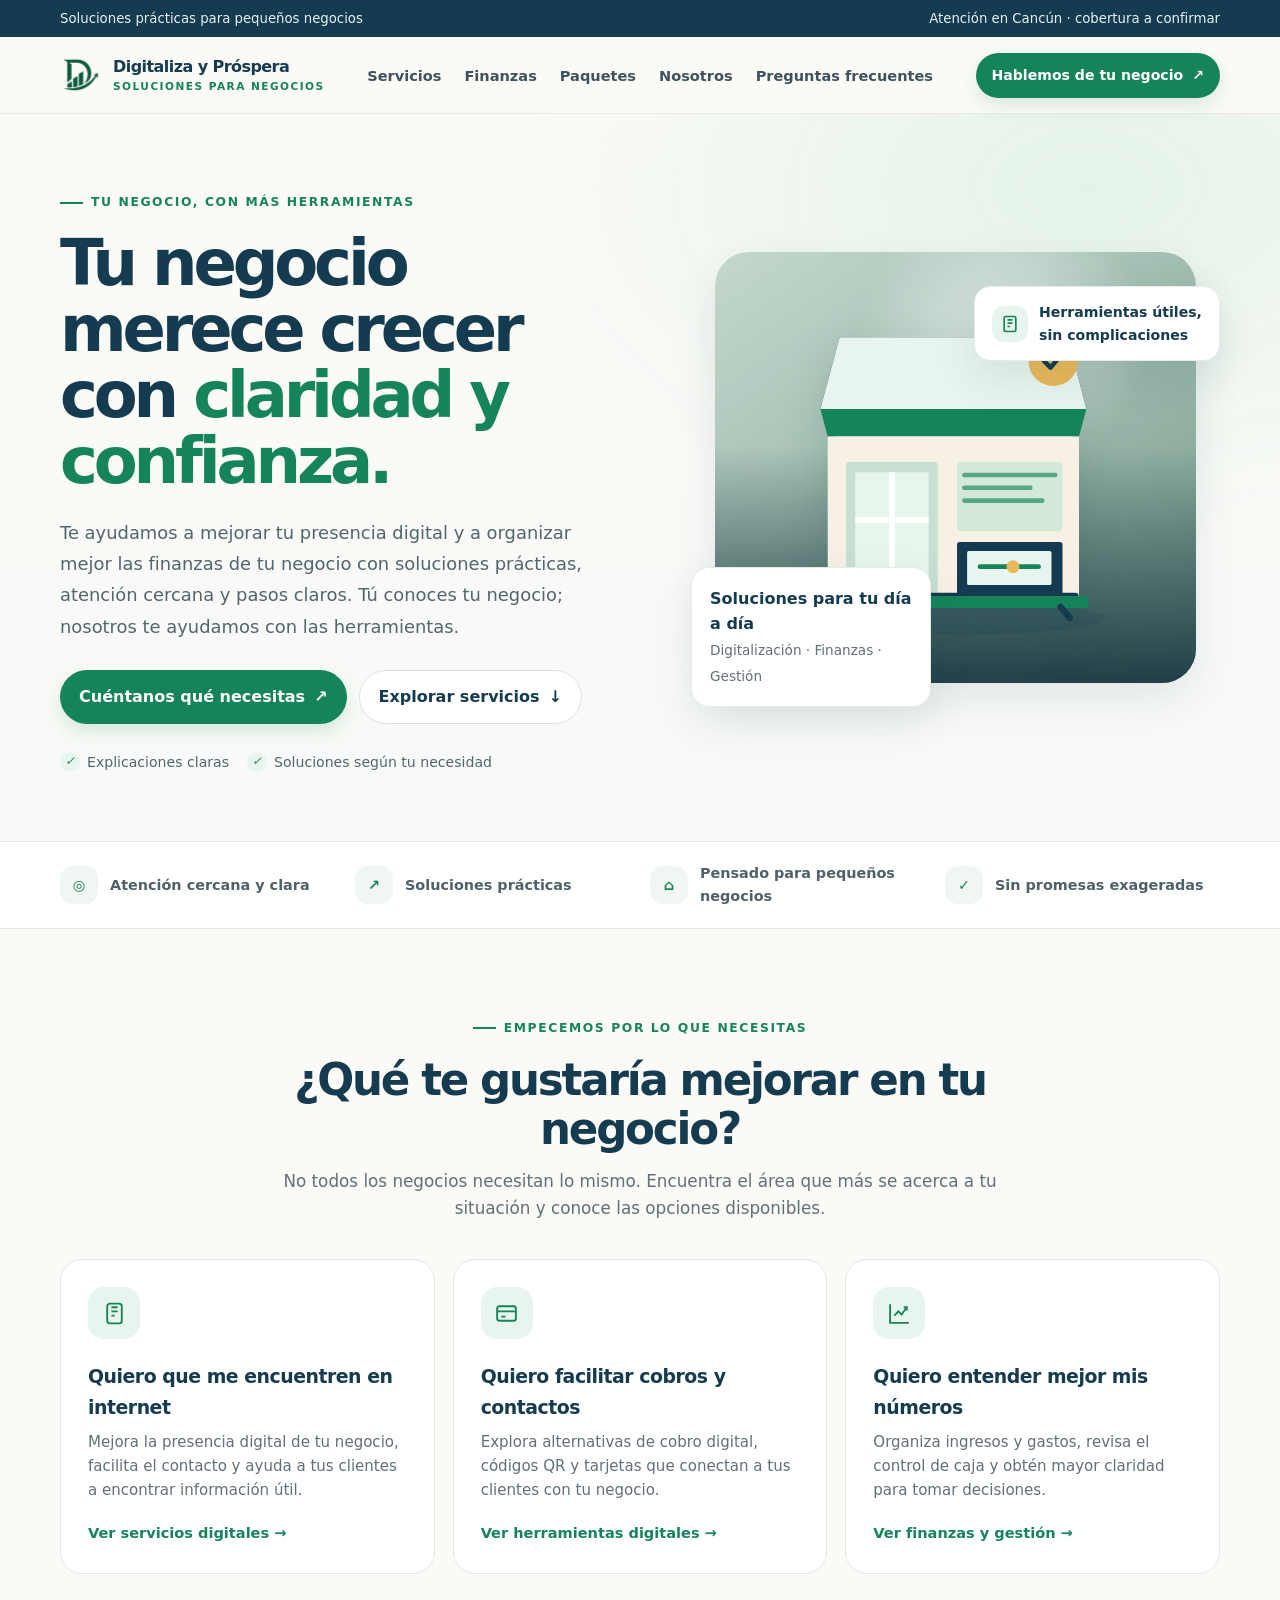
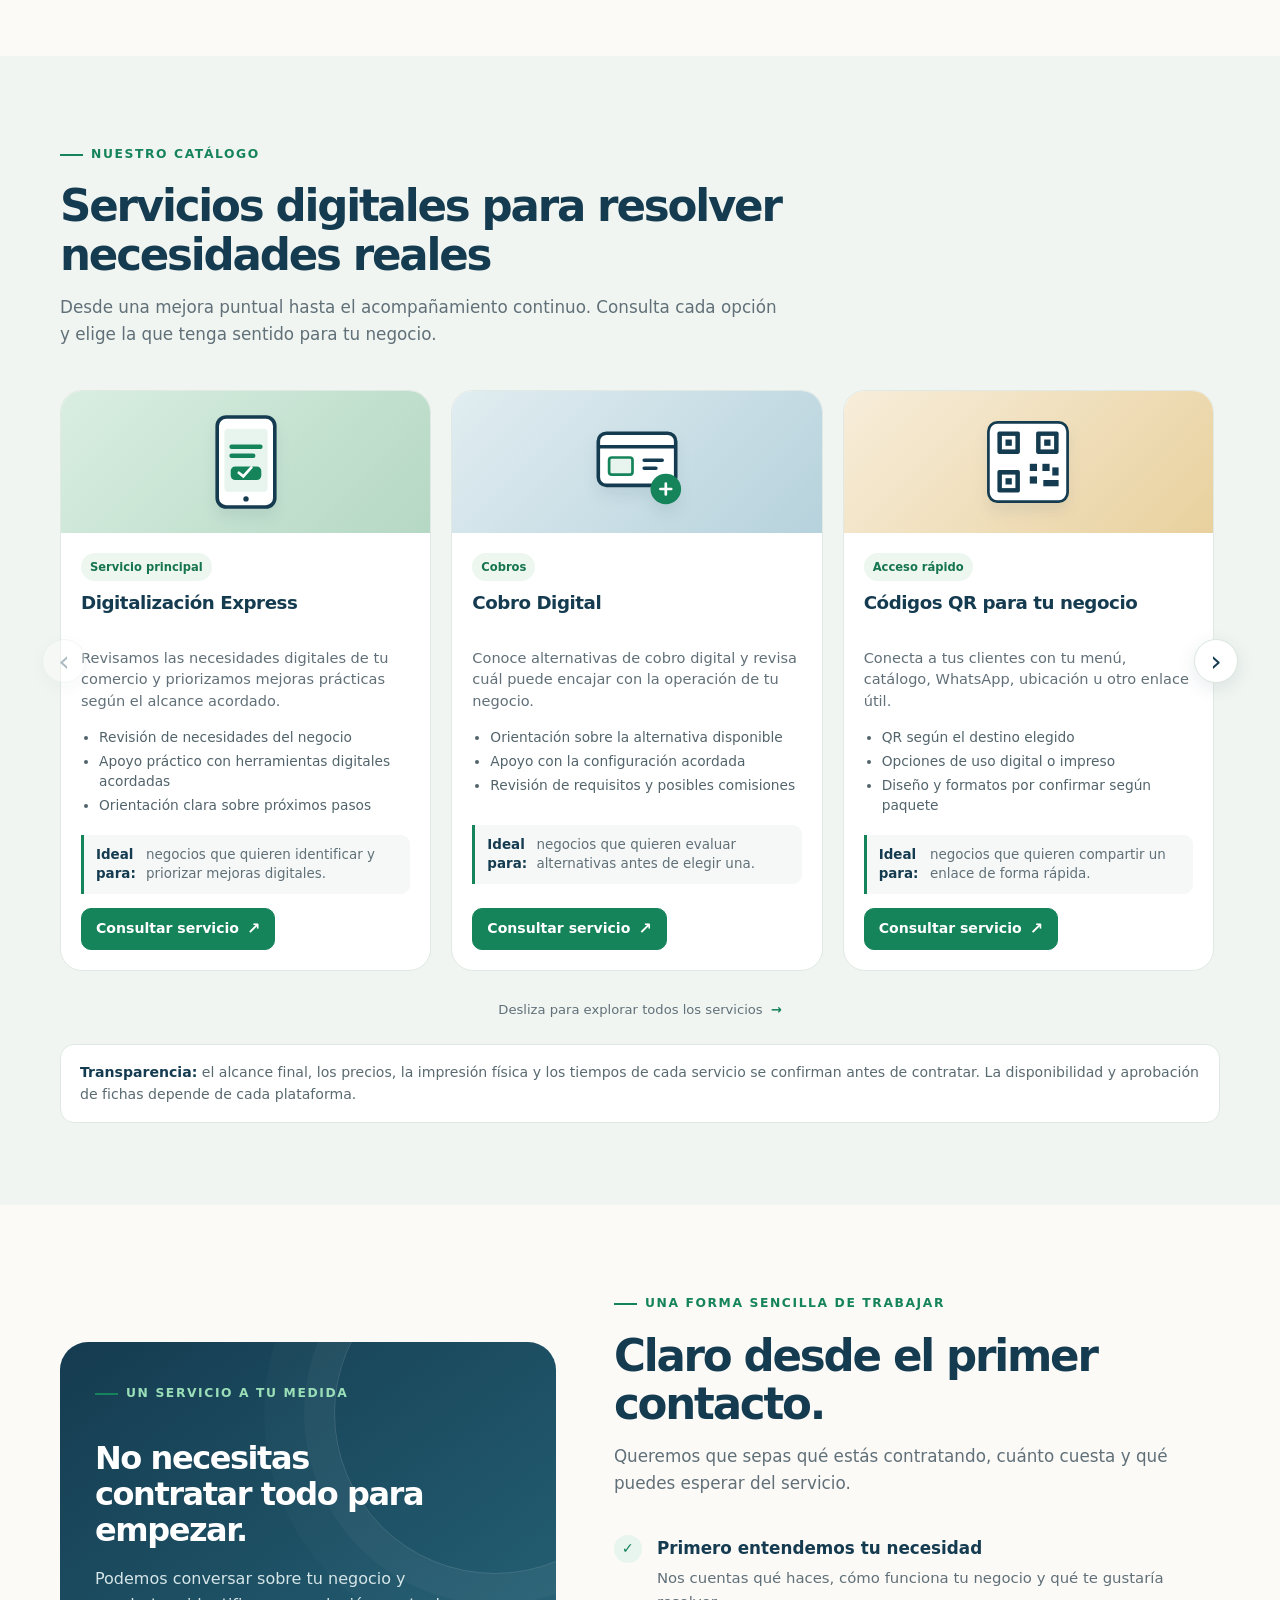
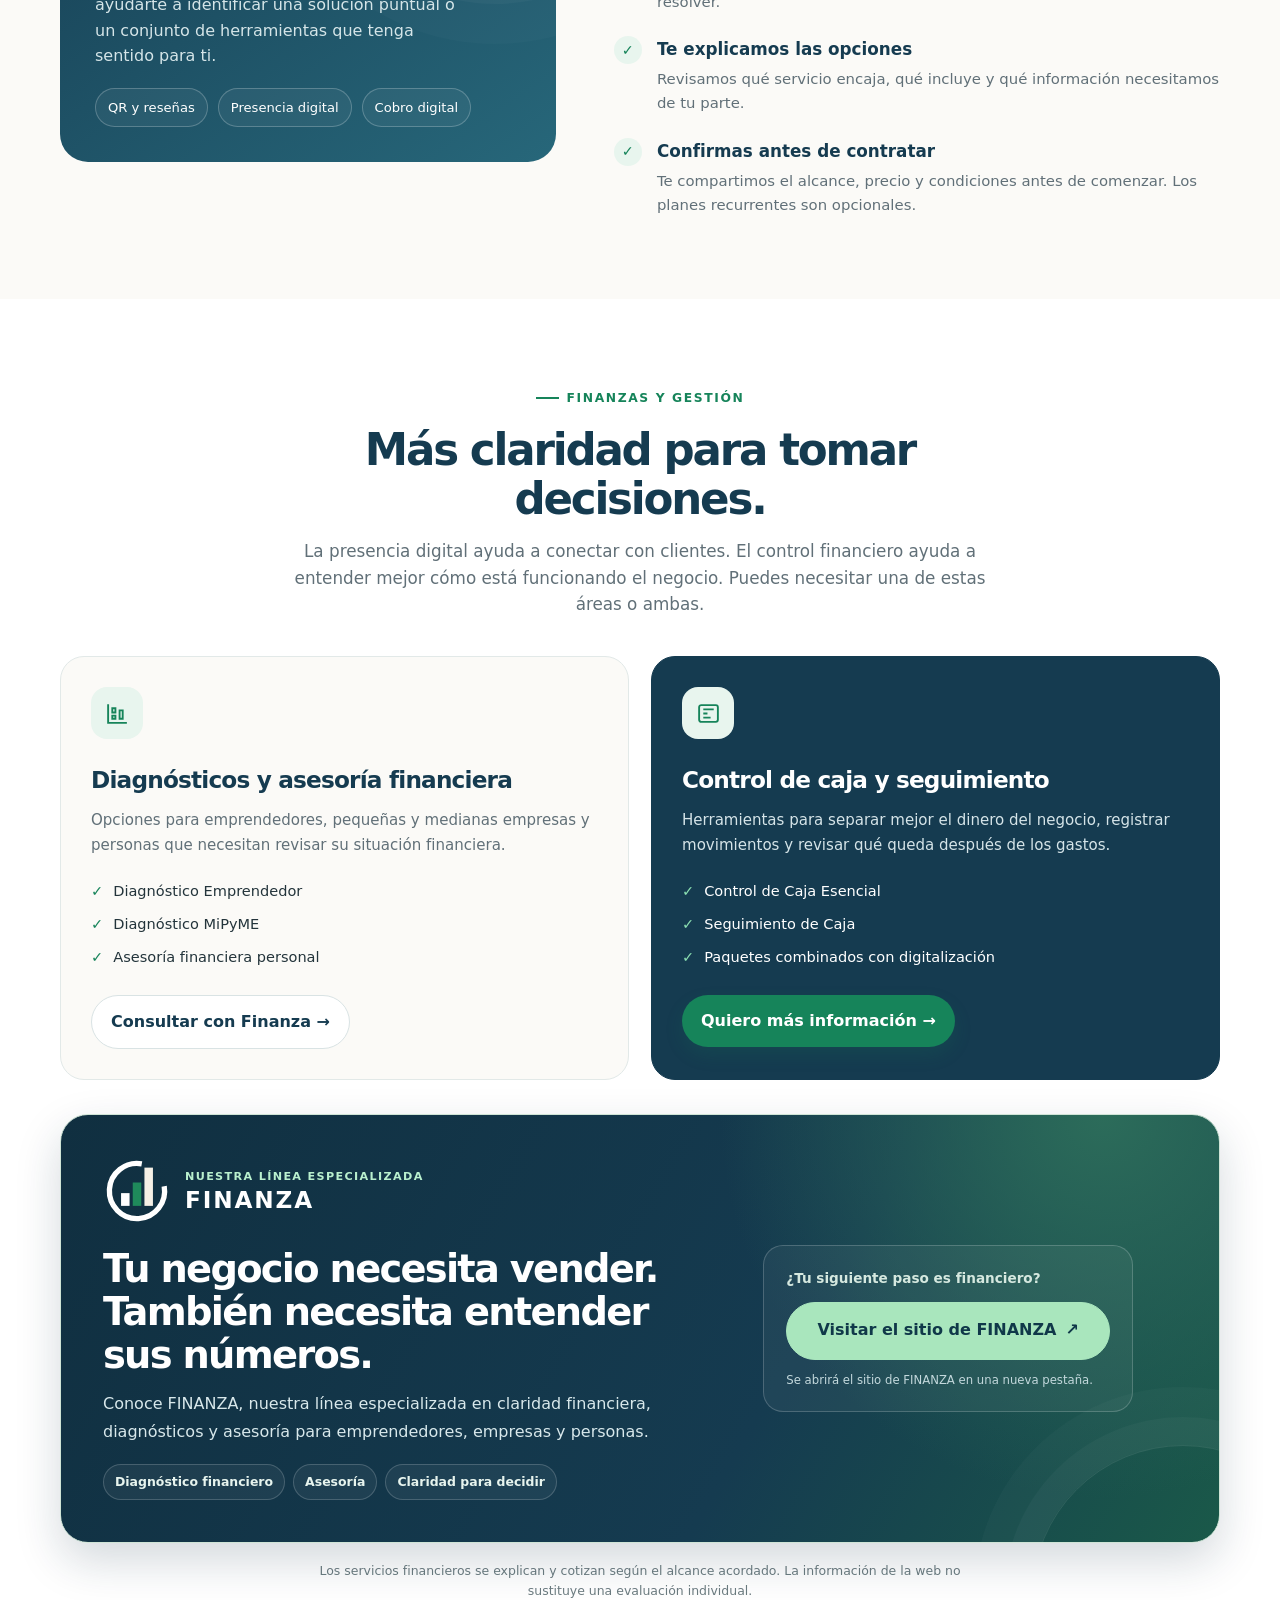
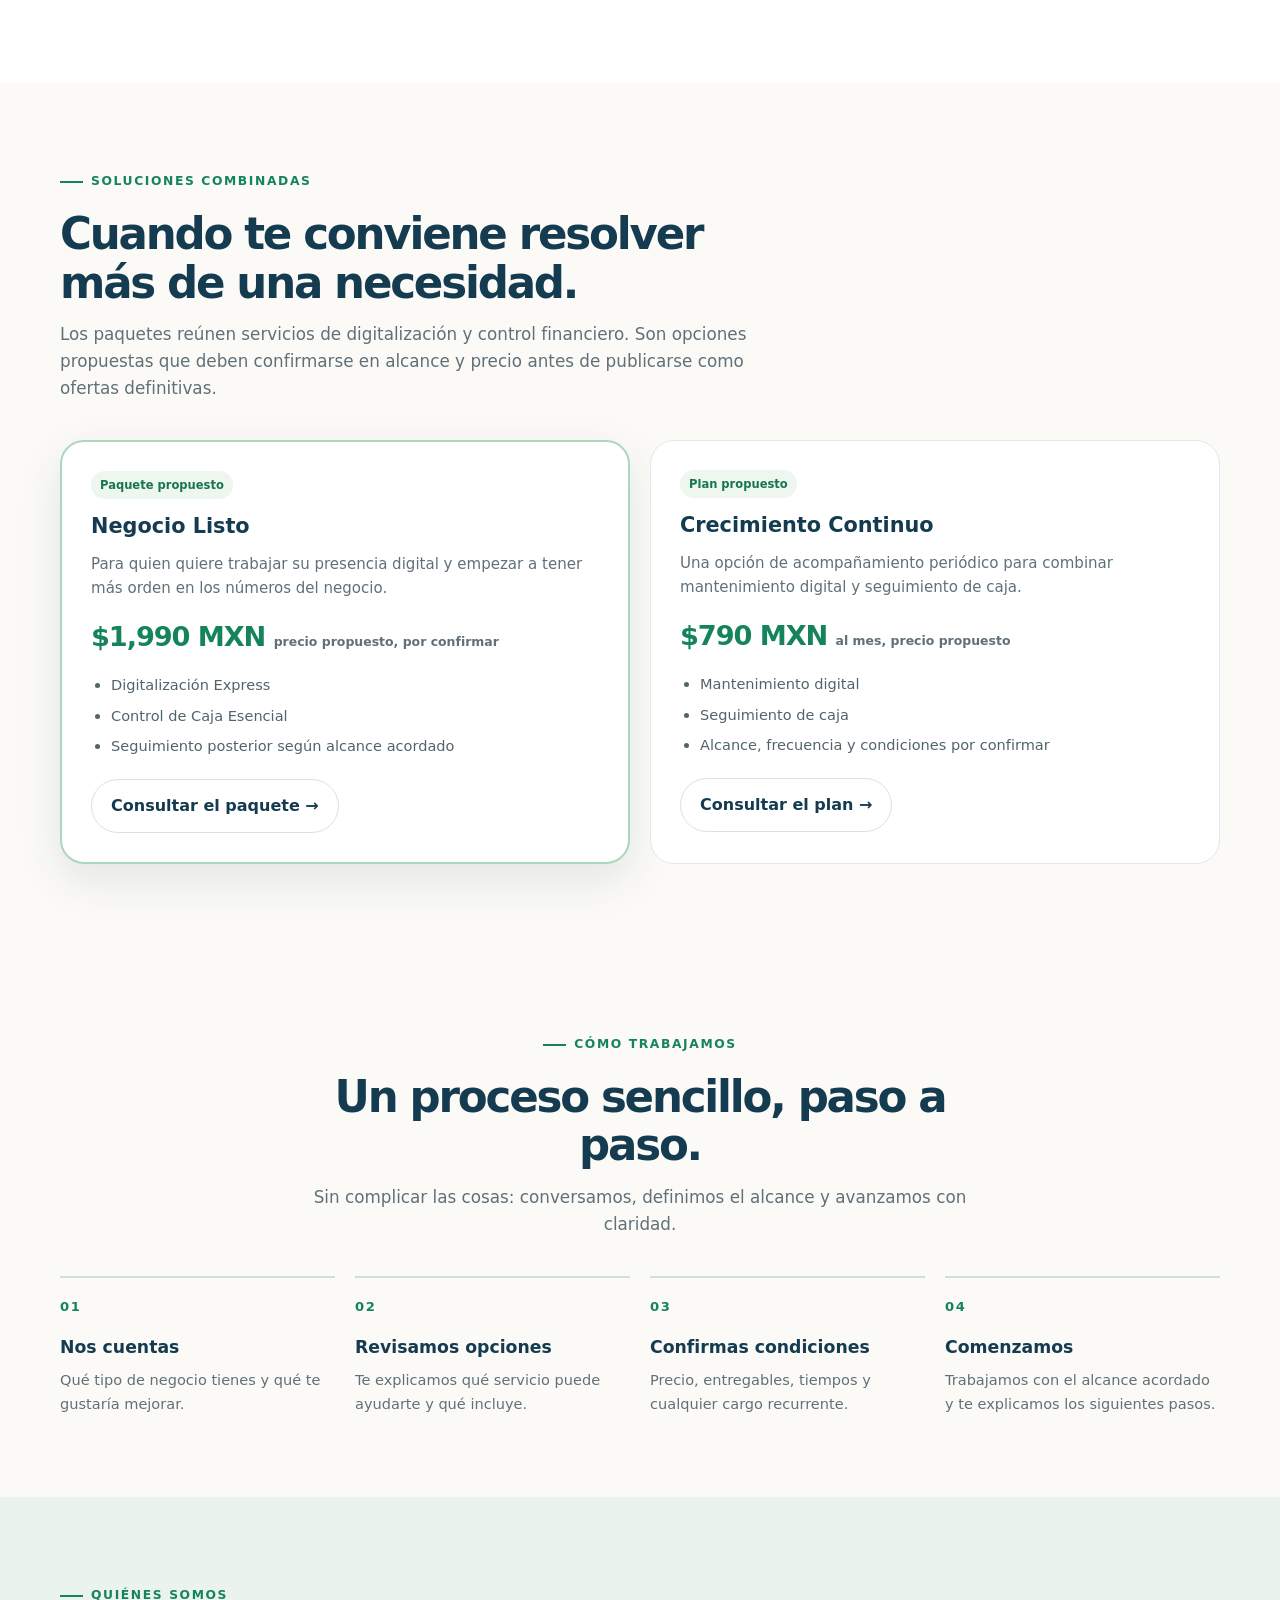
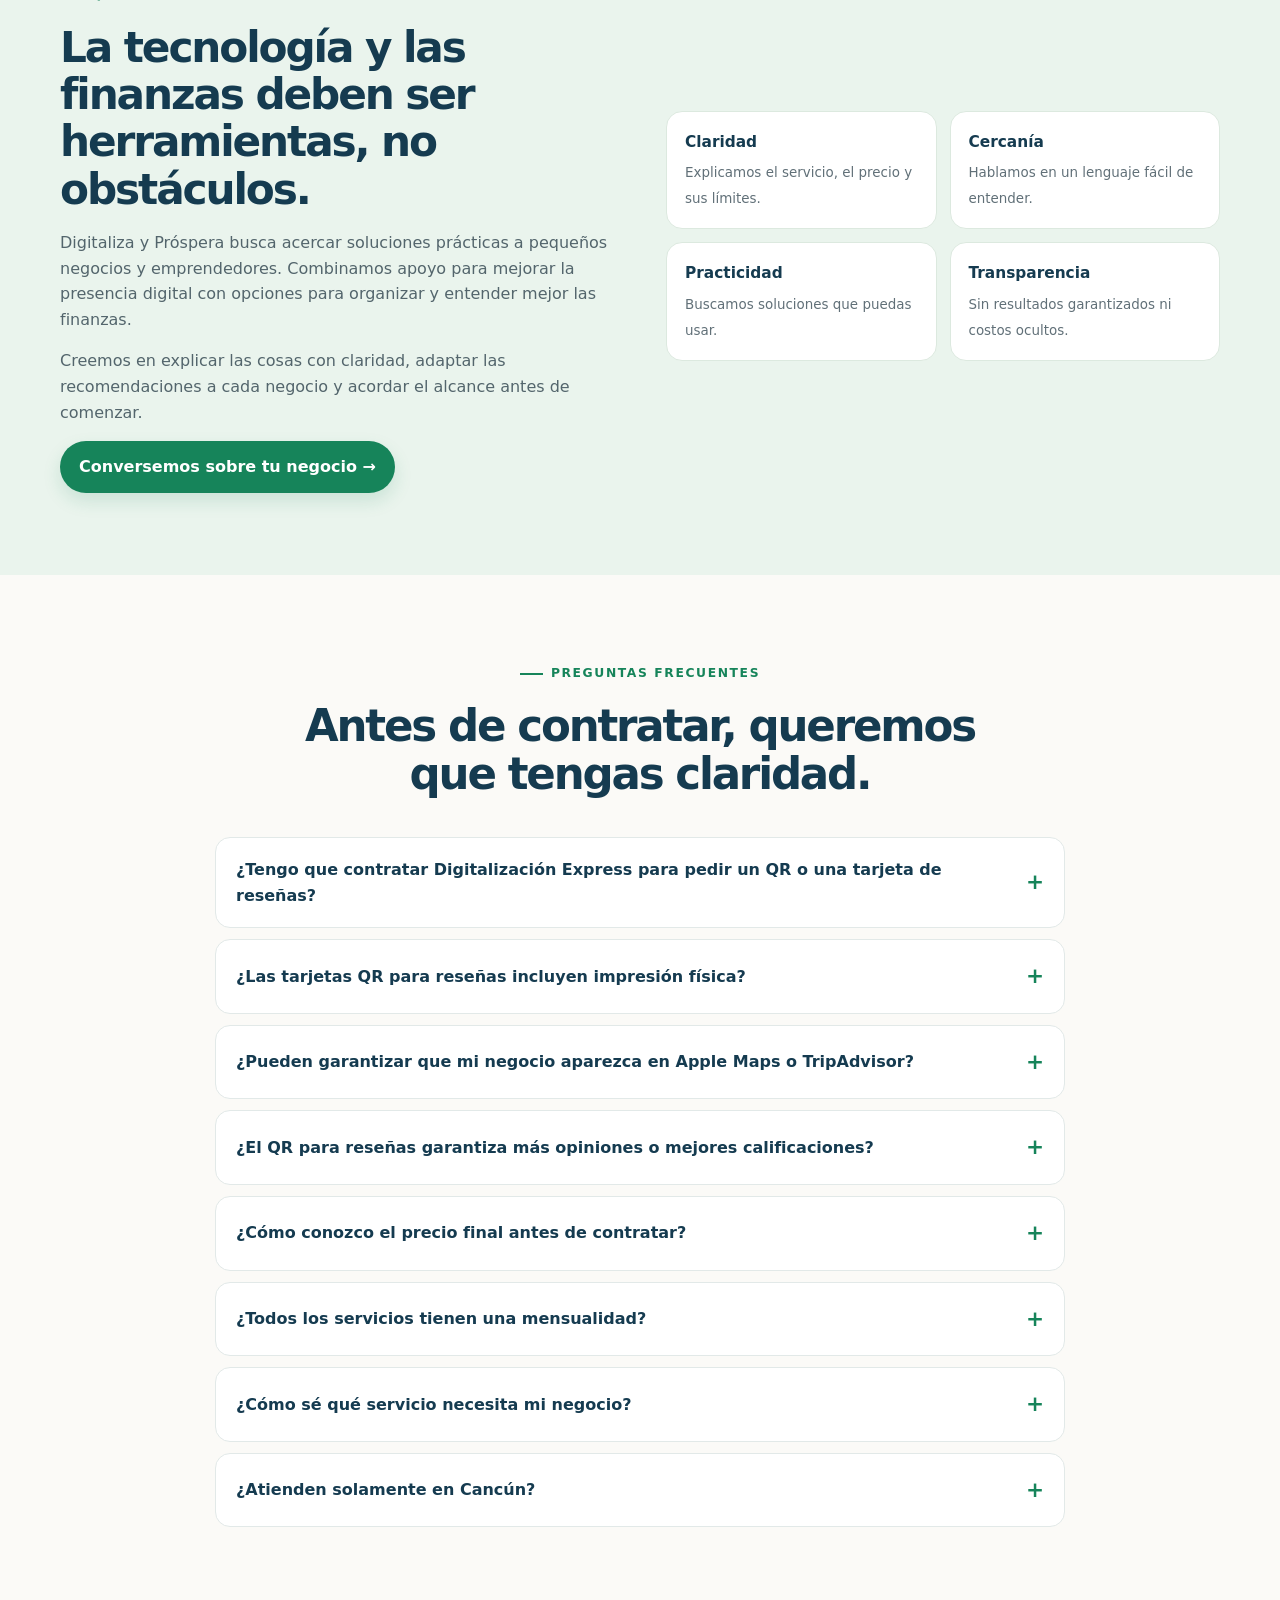
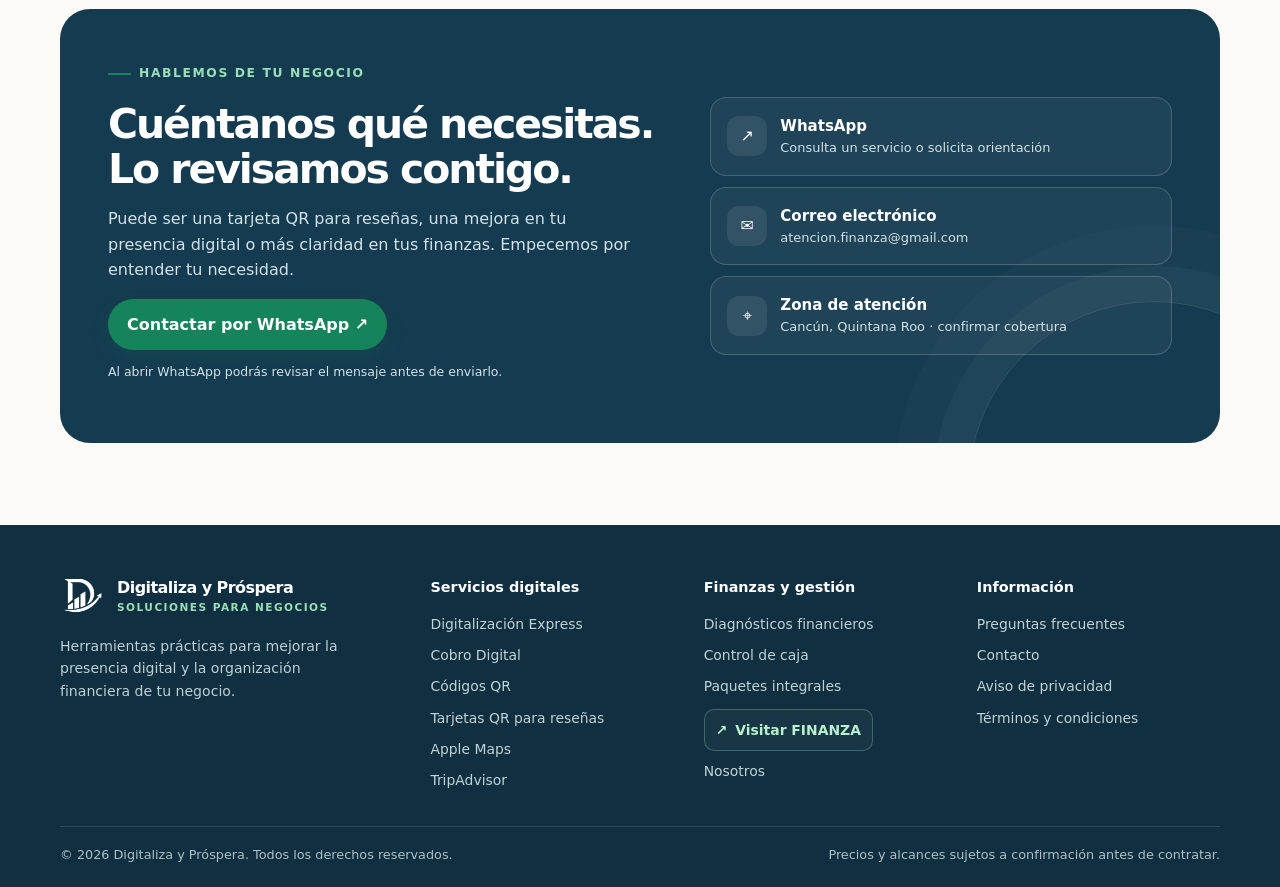
==== commit dd22c462: "Fix FINANZA logo asset path for GitHub Pages" ====
--- a/index.html
+++ b/index.html
@@ -50,7 +50,7 @@
 </div><button class="carousel-control next" type="button" aria-label="Ver más servicios" data-carousel-next="digitalizacion">›</button></div><div class="carousel-status" aria-live="polite">Desliza para explorar todos los servicios <span aria-hidden="true">→</span></div><div class="catalog-note"><b>Transparencia:</b> el alcance final, los precios, la impresión física y los tiempos de cada servicio se confirman antes de contratar. La disponibilidad y aprobación de fichas depende de cada plataforma.</div>
 </div></section>
 <section><div class="container feature-row"><div class="feature-panel"><div><span class="eyebrow" style="color:#9bdfb9">Un servicio a tu medida</span><h3>No necesitas contratar todo para empezar.</h3><p>Podemos conversar sobre tu negocio y ayudarte a identificar una solución puntual o un conjunto de herramientas que tenga sentido para ti.</p></div><div class="feature-mini"><span>QR y reseñas</span><span>Presencia digital</span><span>Cobro digital</span></div></div><div><div class="section-head"><div class="eyebrow">Una forma sencilla de trabajar</div><h2>Claro desde el primer contacto.</h2><p>Queremos que sepas qué estás contratando, cuánto cuesta y qué puedes esperar del servicio.</p></div><div class="benefit-list"><div class="benefit"><span class="check">✓</span><div><h3>Primero entendemos tu necesidad</h3><p>Nos cuentas qué haces, cómo funciona tu negocio y qué te gustaría resolver.</p></div></div><div class="benefit"><span class="check">✓</span><div><h3>Te explicamos las opciones</h3><p>Revisamos qué servicio encaja, qué incluye y qué información necesitamos de tu parte.</p></div></div><div class="benefit"><span class="check">✓</span><div><h3>Confirmas antes de contratar</h3><p>Te compartimos el alcance, precio y condiciones antes de comenzar. Los planes recurrentes son opcionales.</p></div></div></div></div></div></section>
-<section class="finance-section" id="finanzas"><div class="container"><div class="section-head center"><div class="eyebrow">Finanzas y gestión</div><h2>Más claridad para tomar decisiones.</h2><p>La presencia digital ayuda a conectar con clientes. El control financiero ayuda a entender mejor cómo está funcionando el negocio. Puedes necesitar una de estas áreas o ambas.</p></div><div class="finance-grid"><article class="finance-card"><div class="iconbox"><svg viewBox="0 0 24 24" fill="none" stroke="currentColor" stroke-width="1.8"><path d="M3 3v18h18"/><path d="M7 14h3v3H7zM14 9h3v8h-3zM7 7h3v4H7z"/></svg></div><h3>Diagnósticos y asesoría financiera</h3><p>Opciones para emprendedores, pequeñas y medianas empresas y personas que necesitan revisar su situación financiera.</p><div class="finance-items"><span>Diagnóstico Emprendedor</span><span>Diagnóstico MiPyME</span><span>Asesoría financiera personal</span></div><a class="btn secondary" href="#contacto" data-service="Servicios de diagnóstico y asesoría financiera">Consultar con Finanza →</a></article><article class="finance-card dark"><div class="iconbox"><svg viewBox="0 0 24 24" fill="none" stroke="currentColor" stroke-width="1.8"><rect x="3" y="4" width="18" height="16" rx="2"/><path d="M7 8h10M7 12h4M7 16h7"/></svg></div><h3>Control de caja y seguimiento</h3><p>Herramientas para separar mejor el dinero del negocio, registrar movimientos y revisar qué queda después de los gastos.</p><div class="finance-items"><span>Control de Caja Esencial</span><span>Seguimiento de Caja</span><span>Paquetes combinados con digitalización</span></div><a class="btn" href="#contacto" data-service="Control de caja y seguimiento">Quiero más información →</a></article></div><div class="finanza-feature" aria-labelledby="finanza-feature-title"><div class="finanza-feature-content"><div class="finanza-feature-copy"><div class="finanza-brand-lockup"><img src="logos-finanza/isotipo-finanza.svg" alt="Isotipo oficial de FINANZA" class="finanza-logo"><div><span class="finanza-feature-kicker">NUESTRA LÍNEA ESPECIALIZADA</span><strong class="finanza-wordmark">FINANZA</strong></div></div><h3 id="finanza-feature-title">Tu negocio necesita vender. También necesita entender sus números.</h3><p>Conoce FINANZA, nuestra línea especializada en claridad financiera, diagnósticos y asesoría para emprendedores, empresas y personas.</p><div class="finanza-feature-tags"><span>Diagnóstico financiero</span><span>Asesoría</span><span>Claridad para decidir</span></div></div><div class="finanza-feature-action"><span class="finanza-feature-note">¿Tu siguiente paso es financiero?</span><a class="btn finanza-feature-btn" href="https://pmaza-hub.github.io/web-Finanza/" target="_blank" rel="noopener noreferrer">Visitar el sitio de FINANZA <span aria-hidden="true">↗</span></a><small>Se abrirá el sitio de FINANZA en una nueva pestaña.</small></div></div></div><p class="notice" style="color:#6c7c80;margin:18px auto 0;text-align:center">Los servicios financieros se explican y cotizan según el alcance acordado. La información de la web no sustituye una evaluación individual.</p></div></section>
+<section class="finance-section" id="finanzas"><div class="container"><div class="section-head center"><div class="eyebrow">Finanzas y gestión</div><h2>Más claridad para tomar decisiones.</h2><p>La presencia digital ayuda a conectar con clientes. El control financiero ayuda a entender mejor cómo está funcionando el negocio. Puedes necesitar una de estas áreas o ambas.</p></div><div class="finance-grid"><article class="finance-card"><div class="iconbox"><svg viewBox="0 0 24 24" fill="none" stroke="currentColor" stroke-width="1.8"><path d="M3 3v18h18"/><path d="M7 14h3v3H7zM14 9h3v8h-3zM7 7h3v4H7z"/></svg></div><h3>Diagnósticos y asesoría financiera</h3><p>Opciones para emprendedores, pequeñas y medianas empresas y personas que necesitan revisar su situación financiera.</p><div class="finance-items"><span>Diagnóstico Emprendedor</span><span>Diagnóstico MiPyME</span><span>Asesoría financiera personal</span></div><a class="btn secondary" href="#contacto" data-service="Servicios de diagnóstico y asesoría financiera">Consultar con Finanza →</a></article><article class="finance-card dark"><div class="iconbox"><svg viewBox="0 0 24 24" fill="none" stroke="currentColor" stroke-width="1.8"><rect x="3" y="4" width="18" height="16" rx="2"/><path d="M7 8h10M7 12h4M7 16h7"/></svg></div><h3>Control de caja y seguimiento</h3><p>Herramientas para separar mejor el dinero del negocio, registrar movimientos y revisar qué queda después de los gastos.</p><div class="finance-items"><span>Control de Caja Esencial</span><span>Seguimiento de Caja</span><span>Paquetes combinados con digitalización</span></div><a class="btn" href="#contacto" data-service="Control de caja y seguimiento">Quiero más información →</a></article></div><div class="finanza-feature" aria-labelledby="finanza-feature-title"><div class="finanza-feature-content"><div class="finanza-feature-copy"><div class="finanza-brand-lockup"><img src="isotipo-finanza.svg" alt="Isotipo oficial de FINANZA" class="finanza-logo"><div><span class="finanza-feature-kicker">NUESTRA LÍNEA ESPECIALIZADA</span><strong class="finanza-wordmark">FINANZA</strong></div></div><h3 id="finanza-feature-title">Tu negocio necesita vender. También necesita entender sus números.</h3><p>Conoce FINANZA, nuestra línea especializada en claridad financiera, diagnósticos y asesoría para emprendedores, empresas y personas.</p><div class="finanza-feature-tags"><span>Diagnóstico financiero</span><span>Asesoría</span><span>Claridad para decidir</span></div></div><div class="finanza-feature-action"><span class="finanza-feature-note">¿Tu siguiente paso es financiero?</span><a class="btn finanza-feature-btn" href="https://pmaza-hub.github.io/web-Finanza/" target="_blank" rel="noopener noreferrer">Visitar el sitio de FINANZA <span aria-hidden="true">↗</span></a><small>Se abrirá el sitio de FINANZA en una nueva pestaña.</small></div></div></div><p class="notice" style="color:#6c7c80;margin:18px auto 0;text-align:center">Los servicios financieros se explican y cotizan según el alcance acordado. La información de la web no sustituye una evaluación individual.</p></div></section>
 <section id="paquetes"><div class="container"><div class="section-head"><div class="eyebrow">Soluciones combinadas</div><h2>Cuando te conviene resolver más de una necesidad.</h2><p>Los paquetes reúnen servicios de digitalización y control financiero. Son opciones propuestas que deben confirmarse en alcance y precio antes de publicarse como ofertas definitivas.</p></div><div class="packages"><article class="package highlight"><span class="pill">Paquete propuesto</span><h3>Negocio Listo</h3><p>Para quien quiere trabajar su presencia digital y empezar a tener más orden en los números del negocio.</p><div class="package-price">$1,990 MXN <small>precio propuesto, por confirmar</small></div><ul><li>Digitalización Express</li><li>Control de Caja Esencial</li><li>Seguimiento posterior según alcance acordado</li></ul><a class="btn secondary" href="#contacto" data-service="Paquete Negocio Listo">Consultar el paquete →</a></article><article class="package"><span class="pill">Plan propuesto</span><h3>Crecimiento Continuo</h3><p>Una opción de acompañamiento periódico para combinar mantenimiento digital y seguimiento de caja.</p><div class="package-price">$790 MXN <small>al mes, precio propuesto</small></div><ul><li>Mantenimiento digital</li><li>Seguimiento de caja</li><li>Alcance, frecuencia y condiciones por confirmar</li></ul><a class="btn secondary" href="#contacto" data-service="Paquete Crecimiento Continuo">Consultar el plan →</a></article></div></div></section>
 <section><div class="container"><div class="section-head center"><div class="eyebrow">Cómo trabajamos</div><h2>Un proceso sencillo, paso a paso.</h2><p>Sin complicar las cosas: conversamos, definimos el alcance y avanzamos con claridad.</p></div><div class="steps"><div class="step"><h3>Nos cuentas</h3><p>Qué tipo de negocio tienes y qué te gustaría mejorar.</p></div><div class="step"><h3>Revisamos opciones</h3><p>Te explicamos qué servicio puede ayudarte y qué incluye.</p></div><div class="step"><h3>Confirmas condiciones</h3><p>Precio, entregables, tiempos y cualquier cargo recurrente.</p></div><div class="step"><h3>Comenzamos</h3><p>Trabajamos con el alcance acordado y te explicamos los siguientes pasos.</p></div></div></div></section>
 <section class="about-band" id="nosotros"><div class="container about-grid"><div><div class="eyebrow">Quiénes somos</div><h2>La tecnología y las finanzas deben ser herramientas, no obstáculos.</h2><p>Digitaliza y Próspera busca acercar soluciones prácticas a pequeños negocios y emprendedores. Combinamos apoyo para mejorar la presencia digital con opciones para organizar y entender mejor las finanzas.</p><p>Creemos en explicar las cosas con claridad, adaptar las recomendaciones a cada negocio y acordar el alcance antes de comenzar.</p><a class="btn" href="#contacto">Conversemos sobre tu negocio →</a></div><div class="principles"><div class="principle"><b>Claridad</b><span>Explicamos el servicio, el precio y sus límites.</span></div><div class="principle"><b>Cercanía</b><span>Hablamos en un lenguaje fácil de entender.</span></div><div class="principle"><b>Practicidad</b><span>Buscamos soluciones que puedas usar.</span></div><div class="principle"><b>Transparencia</b><span>Sin resultados garantizados ni costos ocultos.</span></div></div></div></section>
